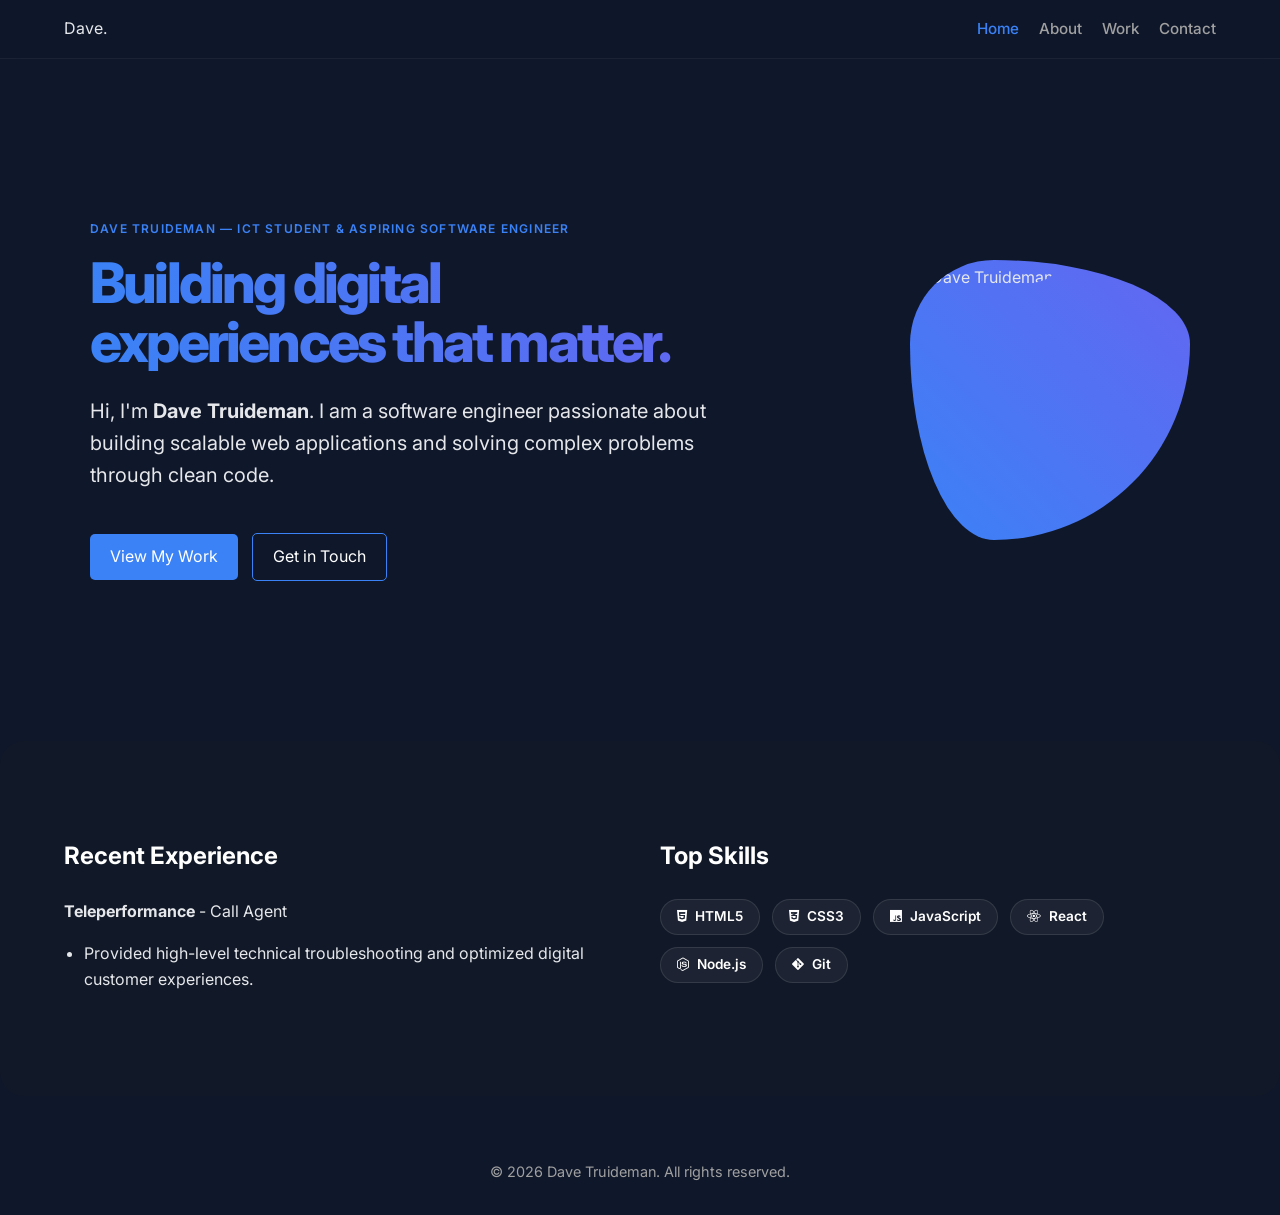
==== index.html @ f02d9a08 "i created portfolio" ====
<!DOCTYPE html>
<html lang="en">
<head>
    <meta charset="UTF-8">
    <meta name="viewport" content="width=device-width, initial-scale=1.0">
    <title>Home | My Portfolio</title>
    <link rel="preconnect" href="https://fonts.googleapis.com">
    <link rel="preconnect" href="https://fonts.gstatic.com" crossorigin>
    <link href="https://fonts.googleapis.com/css2?family=Inter:wght@400;500;600;700&display=swap" rel="stylesheet">
    <link rel="stylesheet" href="https://cdnjs.cloudflare.com/ajax/libs/font-awesome/6.5.1/css/all.min.css">
    <link rel="stylesheet" href="index.css">
</head>
<body>
    <header>
        <nav>
            <div class="logo">Dave<span>.</span></div>
            <ul>
                <li><a href="index.html" class="active">Home</a></li>
                <li><a href="about.html">About</a></li>
                <li><a href="work.html">Work</a></li>
                <li><a href="contact.html">Contact</a></li>
            </ul>
        </nav>
    </header>

    <main>
        <section class="hero container reveal">
            <div class="hero-content">
                <p class="overline">Dave Truideman — ICT Student & Aspiring Software Engineer</p>
                <h1>Building digital experiences that <span class="highlight">matter</span>.</h1>
                <p class="intro">Hi, I'm <strong>Dave Truideman</strong>. I am a software engineer passionate about building scalable web applications and solving complex problems through clean code.</p>
                <div style="margin-top: 2rem;">
                    <a href="work.html" class="btn">View My Work</a>
                    <a href="contact.html" class="btn" style="background: transparent; border: 1px solid var(--primary-color); margin-left: 10px;">Get in Touch</a>
                </div>
            </div>
            <div class="profile-pic">
                <img src="C:\Users\User\AppData\Roaming\Code\User\workspaceStorage\vscode-chat-images\image-1778879606424.jpeg" alt="Dave Truideman">
            </div>
        </section>

        <section class="summary reveal">
            <div class="summary-item">
                <h2>Recent Experience</h2>
                <p><strong>Teleperformance</strong> - Call Agent</p>
                <ul>
                    <li>Provided high-level technical troubleshooting and optimized digital customer experiences.</li>
                </ul>
            </div>
            <div class="summary-item">
                <h2>Top Skills</h2>
                <div class="skills-grid">
                    <span><i class="fab fa-html5"></i> HTML5</span>
                    <span><i class="fab fa-css3-alt"></i> CSS3</span>
                    <span><i class="fab fa-js"></i> JavaScript</span>
                    <span><i class="fab fa-react"></i> React</span>
                    <span><i class="fab fa-node-js"></i> Node.js</span>
                    <span><i class="fab fa-git-alt"></i> Git</span>
                </div>
            </div>
        </section>
    </main>

    <footer>
        <p>&copy; 2026 Dave Truideman. All rights reserved.</p>
    </footer>
    <script src="script.js"></script>
</body>
</html>
---- index.css ----
:root {
    --primary-color: #3b82f6; /* A vibrant dark blue */
    --primary-hover: #2563eb; /* A slightly darker blue for hover states */
    --secondary-color: #6366f1; /* Indigo for gradients */
    --dark-color: #000000; /* Pure black for very dark elements */
    --light-color: #0f172a; /* Background: dark navy */
    --bg-alt: #111827; /* Secondary background */
    --text-color: #e5e7eb; /* Text: light gray/white */
    --heading-color: #ffffff; /* White for headings */
    --card-shadow: 0 20px 25px -5px rgba(0, 0, 0, 0.3), 0 10px 10px -5px rgba(0, 0, 0, 0.04);
    --transition: all 0.3s cubic-bezier(0.4, 0, 0.2, 1);
}

* {
    margin: 0;
    padding: 0;
    box-sizing: border-box;
}

body {
    font-family: 'Inter', system-ui, -apple-system, sans-serif;
    line-height: 1.6;
    color: var(--text-color); /* Light text on dark background */
    background-color: var(--light-color); /* Dark background */
    -webkit-font-smoothing: antialiased;
}

header {
    background: rgba(15, 23, 42, 0.7); /* Navy, semi-transparent header */
    backdrop-filter: blur(12px);
    -webkit-backdrop-filter: blur(12px);
    border-bottom: 1px solid rgba(255, 255, 255, 0.05);
    padding: 1rem 5%;
    position: sticky;
    top: 0;
    z-index: 1000;
}

nav {
    display: flex;
    justify-content: space-between;
    align-items: center;
}

nav ul {
    display: flex;
    list-style: none;
}

nav ul li {
    margin-left: 20px;
}

nav a {
    text-decoration: none;
    color: #a0a0a0; /* Slightly lighter text for nav links */
    font-weight: 500;
    font-size: 0.95rem;
    transition: var(--transition);
}

nav a:hover, nav a.active {
    color: var(--primary-color);
}

.container {
    max-width: 1100px;
    margin: 2rem auto;
    padding: 0 20px;
}

.hero {
    padding: 8rem 0;
    display: flex;
    align-items: center;
    justify-content: space-between;
    gap: 40px;
}

.overline {
    text-transform: uppercase;
    letter-spacing: 0.1em;
    font-weight: 600;
    font-size: 0.75rem;
    color: var(--primary-color);
    margin-bottom: 1rem;
}

.hero-content {
    max-width: 650px;
}

.hero h1 {
    font-size: clamp(2.5rem, 6vw, 3.5rem);
    line-height: 1.05;
    color: var(--heading-color); /* White heading */
    font-weight: 800;
    margin-bottom: 1.5rem;
    letter-spacing: -0.05em;
    background: linear-gradient(to right, var(--primary-color), var(--secondary-color));
    -webkit-background-clip: text;
    -webkit-text-fill-color: transparent;
}

.hero .intro {
    font-size: 1.25rem;
    color: var(--text-color); /* Light text */
}

.profile-pic {
    width: 280px;
    height: 280px;
    border-radius: 30% 70% 70% 30% / 30% 30% 70% 70%;
    background: linear-gradient(45deg, var(--primary-color), var(--secondary-color));
    padding: 5px;
    animation: morph 8s ease-in-out infinite;
    overflow: hidden;
}

.profile-pic img {
    width: 100%;
    height: 100%;
    object-fit: cover;
    border-radius: inherit;
}

@keyframes morph {
    0% { border-radius: 30% 70% 70% 30% / 30% 30% 70% 70%; }
    50% { border-radius: 70% 30% 30% 70% / 70% 70% 30% 30%; }
    100% { border-radius: 30% 70% 70% 30% / 30% 30% 70% 70%; }
}

.highlight {
    color: var(--primary-color);
}

.summary {
    background: var(--bg-alt);
    padding: 6rem 5%; /* Darker background for summary */
    border-radius: 24px;
    display: grid;
    grid-template-columns: 1fr 1fr;
    gap: 40px;
}

.summary-item h2 {
    margin-bottom: 1.5rem;
    color: var(--heading-color); /* White heading */
}

.summary-item ul {
    list-style-type: disc;
    margin-left: 1.25rem;
    margin-top: 1rem;
}

.summary-item li {
    margin-bottom: 0.5rem;
}

.skills-grid {
    display: flex;
    flex-wrap: wrap;
    gap: 12px;
    margin-top: 1rem; 
}

.skills-grid span {
    background: rgba(255, 255, 255, 0.05);
    border: 1px solid rgba(255, 255, 255, 0.1);
    padding: 6px 16px;
    border-radius: 100px;
    font-size: 0.85rem;
    font-weight: 600;
    color: var(--heading-color);
    display: inline-flex;
    align-items: center;
    gap: 8px;
}

.projects-grid {
    display: grid;
    grid-template-columns: repeat(auto-fit, minmax(300px, 1fr));
    gap: 20px;
    margin-top: 2rem;
}

.project-card {
    background: var(--bg-alt);
    border-radius: 16px;
    border: 1px solid rgba(255, 255, 255, 0.05);
    overflow: hidden;
    transition: var(--transition);
}

.project-image {
    width: 100%;
    height: 200px;
    background: #252525;
    position: relative;
    overflow: hidden;
}

.project-info {
    padding: 1.5rem;
}

.project-info h3 {
    margin-bottom: 0.5rem;
    color: var(--heading-color);
}

.project-info ul {
    list-style-type: disc;
    margin-left: 1.25rem;
    margin-top: 0.5rem;
}

.project-info li {
    margin-bottom: 0.25rem;
    font-size: 0.9rem;
}

.project-links {
    display: flex;
    gap: 10px;
    margin-top: 1.5rem;
}

.project-card:hover {
    transform: translateY(-4px); 
    border-color: rgba(59, 130, 246, 0.5);
    box-shadow: var(--card-shadow);
}

.btn {
    display: inline-block;
    background: var(--primary-color);
    color: white;
    padding: 10px 20px;
    text-decoration: none;
    border-radius: 5px;
    margin-top: 10px;
    border: none;
    cursor: pointer;
}

/* Contact Page Layout */
.contact-grid {
    display: grid;
    grid-template-columns: 1fr 1.5fr;
    gap: 60px;
    margin-bottom: 4rem;
}

.contact-item {
    margin-bottom: 2.5rem;
}

.contact-item h3 {
    font-size: 0.85rem;
    text-transform: uppercase;
    letter-spacing: 0.1em;
    color: var(--primary-color);
    margin-bottom: 1rem;
}

.contact-item p, .contact-item a {
    font-size: 1.1rem;
    color: var(--text-color);
    text-decoration: none;
    transition: var(--transition);
    display: block;
    margin-bottom: 0.5rem;
}

.contact-item a:hover {
    color: var(--primary-color);
    padding-left: 5px;
}

.social-links {
    display: flex;
    flex-direction: column;
    gap: 8px;
}

.form-group {
    margin-bottom: 1.5rem;
}

.form-group label {
    display: block;
    font-size: 0.9rem;
    font-weight: 500;
    margin-bottom: 0.5rem;
    color: var(--heading-color);
}

form input, form textarea {
    width: 100%;
    padding: 12px 16px;
    background: var(--bg-alt); /* Match secondary background */
    border: 1px solid #555555; /* Darker border */
    color: var(--text-color); /* Light text in inputs */
    border-radius: 8px;
    font-family: inherit;
    outline: none;
    transition: var(--transition);
}

form input:focus, form textarea:focus {
    border-color: var(--primary-color);
    background: #252525;
}

.form-status {
    margin-top: 1rem;
    font-size: 0.9rem;
    font-weight: 500;
}

.form-status.success {
    color: #10b981;
}

footer {
    text-align: center;
    padding: 2rem;
    margin-top: 2rem;
    font-size: 0.9rem; 
    color: #a0a0a0; /* Lighter grey for footer text */
}

/* Responsive adjustments */
@media (max-width: 768px) {
    nav {
        flex-direction: column;
        gap: 1.5rem;
    }
    nav ul {
        margin-top: 0;
        width: 100%;
        justify-content: center;
        padding: 0;
    }
    nav ul li {
        margin: 0 10px;
    }
    .hero {
        flex-direction: column-reverse;
        text-align: center;
    }
    .contact-grid {
        grid-template-columns: 1fr;
        gap: 40px;
    }
    .summary {
        grid-template-columns: 1fr;
        gap: 30px;
    }
}
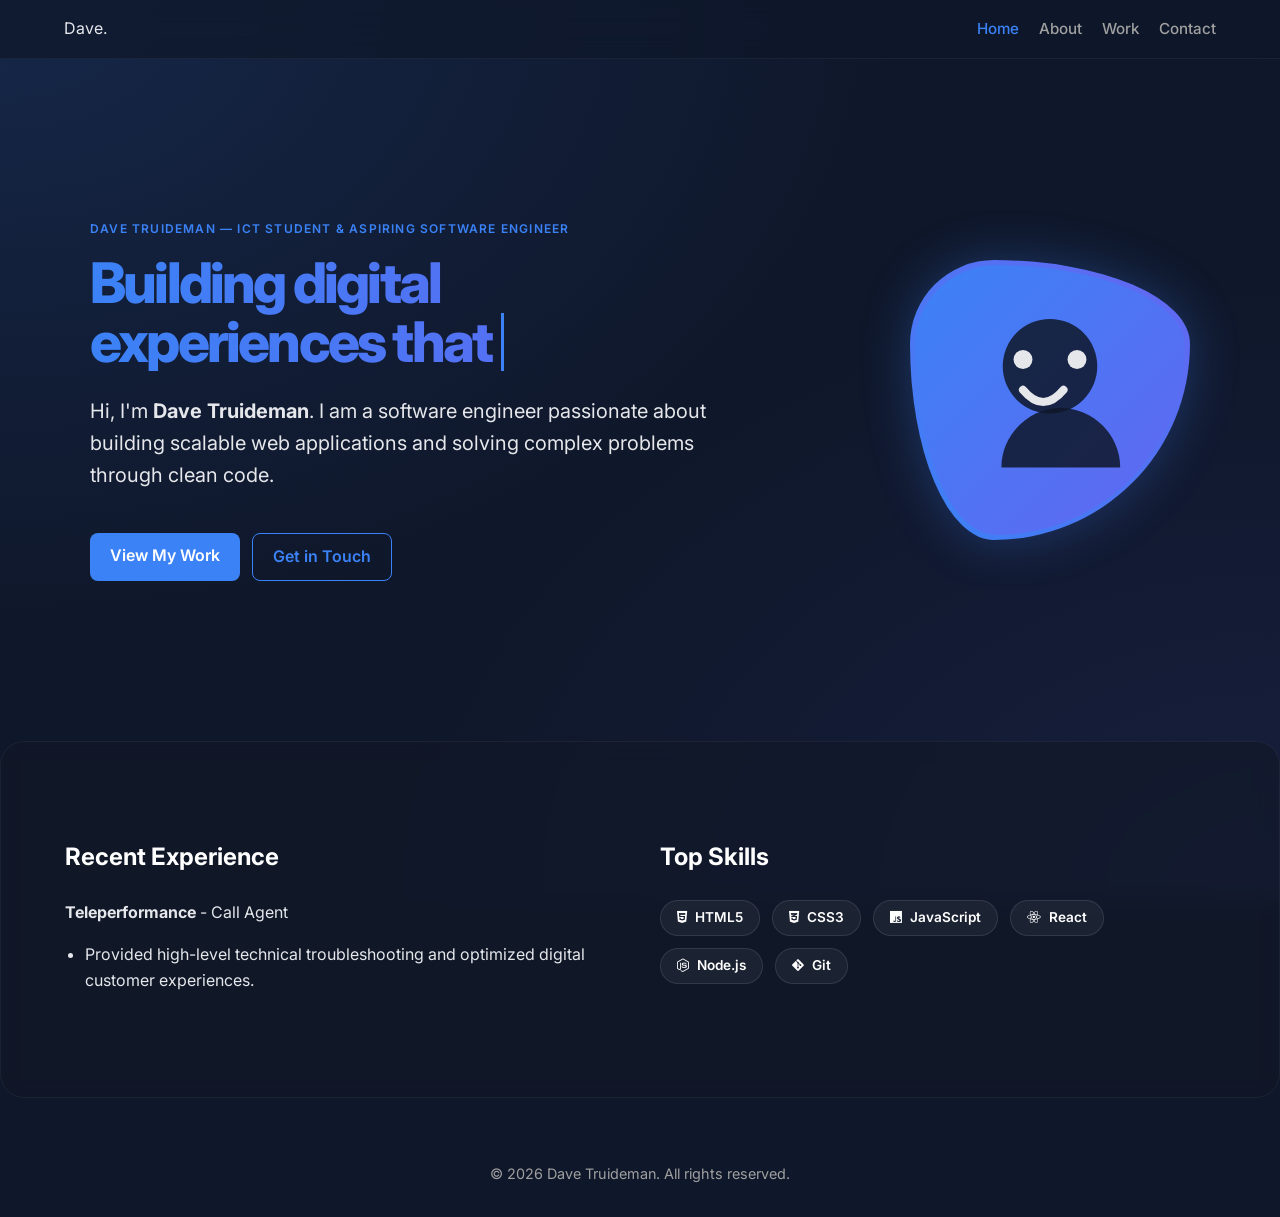
==== commit de548159: "Fix portfolio structure: add css and img folders, update HTML to use css/main.css, remove inline sty" ====
--- a/index.html
+++ b/index.html
@@ -8,7 +8,7 @@
     <link rel="preconnect" href="https://fonts.gstatic.com" crossorigin>
     <link href="https://fonts.googleapis.com/css2?family=Inter:wght@400;500;600;700&display=swap" rel="stylesheet">
     <link rel="stylesheet" href="https://cdnjs.cloudflare.com/ajax/libs/font-awesome/6.5.1/css/all.min.css">
-    <link rel="stylesheet" href="index.css">
+    <link rel="stylesheet" href="css/main.css">
 </head>
 <body>
     <header>
@@ -27,15 +27,15 @@
         <section class="hero container reveal">
             <div class="hero-content">
                 <p class="overline">Dave Truideman — ICT Student & Aspiring Software Engineer</p>
-                <h1>Building digital experiences that <span class="highlight">matter</span>.</h1>
+                <h1>Building digital experiences that <span class="typed-text"></span><span class="cursor">&nbsp;</span></h1>
                 <p class="intro">Hi, I'm <strong>Dave Truideman</strong>. I am a software engineer passionate about building scalable web applications and solving complex problems through clean code.</p>
-                <div style="margin-top: 2rem;">
+                <div class="hero-buttons">
                     <a href="work.html" class="btn">View My Work</a>
-                    <a href="contact.html" class="btn" style="background: transparent; border: 1px solid var(--primary-color); margin-left: 10px;">Get in Touch</a>
+                    <a href="contact.html" class="btn btn-outline">Get in Touch</a>
                 </div>
             </div>
             <div class="profile-pic">
-                <img src="C:\Users\User\AppData\Roaming\Code\User\workspaceStorage\vscode-chat-images\image-1778879606424.jpeg" alt="Dave Truideman">
+                <img src="img/profile.svg" alt="Dave Truideman">
             </div>
         </section>
 
--- a/css/main.css
+++ b/css/main.css
@@ -0,0 +1,461 @@
+:root {
+    --primary-color: #3b82f6;
+    --primary-hover: #2563eb;
+    --secondary-color: #6366f1;
+    --dark-color: #000000;
+    --light-color: #0f172a;
+    --bg-alt: #111827;
+    --text-color: #e5e7eb;
+    --heading-color: #ffffff;
+    --card-shadow: 0 20px 25px -5px rgba(0, 0, 0, 0.3), 0 10px 10px -5px rgba(0, 0, 0, 0.04);
+    --transition: all 0.3s cubic-bezier(0.4, 0, 0.2, 1);
+}
+
+* {
+    margin: 0;
+    padding: 0;
+    box-sizing: border-box;
+}
+
+html {
+    scroll-behavior: smooth;
+}
+
+body {
+    font-family: 'Inter', system-ui, -apple-system, sans-serif;
+    line-height: 1.6;
+    color: var(--text-color);
+    background-color: var(--light-color);
+    background-image:
+        radial-gradient(at 0% 0%, rgba(59, 130, 246, 0.15) 0px, transparent 50%),
+        radial-gradient(at 100% 100%, rgba(99, 102, 241, 0.1) 0px, transparent 50%);
+    background-attachment: fixed;
+    -webkit-font-smoothing: antialiased;
+}
+
+header {
+    background: rgba(15, 23, 42, 0.7);
+    backdrop-filter: blur(12px);
+    -webkit-backdrop-filter: blur(12px);
+    border-bottom: 1px solid rgba(255, 255, 255, 0.05);
+    padding: 1rem 5%;
+    position: sticky;
+    top: 0;
+    z-index: 1000;
+}
+
+nav {
+    display: flex;
+    justify-content: space-between;
+    align-items: center;
+}
+
+nav ul {
+    display: flex;
+    list-style: none;
+}
+
+nav ul li {
+    margin-left: 20px;
+}
+
+nav a {
+    text-decoration: none;
+    color: #a0a0a0;
+    font-weight: 500;
+    font-size: 0.95rem;
+    transition: var(--transition);
+}
+
+nav a:hover, nav a.active {
+    color: var(--primary-color);
+}
+
+.container {
+    max-width: 1100px;
+    margin: 2rem auto;
+    padding: 0 20px;
+}
+
+.hero {
+    padding: 8rem 0;
+    display: flex;
+    align-items: center;
+    justify-content: space-between;
+    gap: 40px;
+}
+
+.overline {
+    text-transform: uppercase;
+    letter-spacing: 0.1em;
+    font-weight: 600;
+    font-size: 0.75rem;
+    color: var(--primary-color);
+    margin-bottom: 1rem;
+}
+
+.hero-content {
+    max-width: 650px;
+}
+
+.hero h1 {
+    font-size: clamp(2.5rem, 6vw, 3.5rem);
+    line-height: 1.05;
+    color: var(--heading-color);
+    font-weight: 800;
+    margin-bottom: 1.5rem;
+    letter-spacing: -0.05em;
+    background: linear-gradient(to right, var(--primary-color), var(--secondary-color));
+    -webkit-background-clip: text;
+    -webkit-text-fill-color: transparent;
+}
+
+.hero h1 span.typed-text {
+    color: var(--primary-color);
+    -webkit-text-fill-color: var(--primary-color);
+}
+
+.cursor {
+    display: inline-block;
+    width: 3px;
+    background-color: var(--primary-color);
+    margin-left: 2px;
+    animation: blink 1s infinite;
+}
+
+@keyframes blink {
+    0%, 100% { opacity: 1; }
+    50% { opacity: 0; }
+}
+
+.hero .intro {
+    font-size: 1.25rem;
+    color: var(--text-color);
+}
+
+.hero-buttons {
+    margin-top: 2rem;
+    display: flex;
+    flex-wrap: wrap;
+    gap: 12px;
+}
+
+.profile-pic {
+    width: 280px;
+    height: 280px;
+    border-radius: 30% 70% 70% 30% / 30% 30% 70% 70%;
+    background: linear-gradient(45deg, var(--primary-color), var(--secondary-color));
+    padding: 5px;
+    animation: morph 8s ease-in-out infinite;
+    overflow: hidden;
+    box-shadow: 0 0 50px rgba(59, 130, 246, 0.3);
+}
+
+.profile-pic img {
+    width: 100%;
+    height: 100%;
+    object-fit: cover;
+    border-radius: inherit;
+}
+
+@keyframes morph {
+    0% { border-radius: 30% 70% 70% 30% / 30% 30% 70% 70%; }
+    50% { border-radius: 70% 30% 30% 70% / 70% 70% 30% 30%; }
+    100% { border-radius: 30% 70% 70% 30% / 30% 30% 70% 70%; }
+}
+
+.highlight {
+    color: var(--primary-color);
+}
+
+.summary {
+    background: rgba(17, 24, 39, 0.6);
+    backdrop-filter: blur(10px);
+    border: 1px solid rgba(255, 255, 255, 0.05);
+    padding: 6rem 5%;
+    border-radius: 24px;
+    display: grid;
+    grid-template-columns: 1fr 1fr;
+    gap: 40px;
+}
+
+.summary-item h2 {
+    margin-bottom: 1.5rem;
+    color: var(--heading-color);
+}
+
+.summary-item ul {
+    list-style-type: disc;
+    margin-left: 1.25rem;
+    margin-top: 1rem;
+}
+
+.summary-item li {
+    margin-bottom: 0.5rem;
+}
+
+.skills-grid {
+    display: flex;
+    flex-wrap: wrap;
+    gap: 12px;
+    margin-top: 1rem;
+}
+
+.skills-grid span {
+    background: rgba(255, 255, 255, 0.05);
+    border: 1px solid rgba(255, 255, 255, 0.1);
+    padding: 6px 16px;
+    border-radius: 100px;
+    font-size: 0.85rem;
+    font-weight: 600;
+    color: var(--heading-color);
+    display: inline-flex;
+    align-items: center;
+    gap: 8px;
+}
+
+.projects-grid {
+    display: grid;
+    grid-template-columns: repeat(auto-fit, minmax(300px, 1fr));
+    gap: 20px;
+    margin-top: 2rem;
+}
+
+.project-card {
+    background: var(--bg-alt);
+    border-radius: 16px;
+    border: 1px solid rgba(255, 255, 255, 0.05);
+    overflow: hidden;
+    transition: var(--transition);
+}
+
+.project-image {
+    width: 100%;
+    height: 250px;
+    background: #252525;
+    position: relative;
+    overflow: hidden;
+}
+
+.project-image img {
+    width: 100%;
+    height: 100%;
+    object-fit: cover;
+}
+
+.project-info {
+    padding: 1.5rem;
+}
+
+.project-info h3 {
+    margin-bottom: 0.5rem;
+    color: var(--heading-color);
+}
+
+.project-info ul {
+    list-style-type: disc;
+    margin-left: 1.25rem;
+    margin-top: 0.5rem;
+}
+
+.project-info li {
+    margin-bottom: 0.25rem;
+    font-size: 0.9rem;
+}
+
+.project-links {
+    display: flex;
+    flex-wrap: wrap;
+    gap: 10px;
+    margin-top: 1.5rem;
+}
+
+.project-card:hover {
+    transform: translateY(-4px);
+    border-color: rgba(59, 130, 246, 0.5);
+    box-shadow: var(--card-shadow);
+}
+
+.btn {
+    display: inline-block;
+    background: var(--primary-color);
+    color: white;
+    padding: 10px 20px;
+    text-decoration: none;
+    border-radius: 8px;
+    margin-top: 10px;
+    border: none;
+    cursor: pointer;
+    font-weight: 600;
+    transition: var(--transition);
+}
+
+.btn-outline {
+    background: transparent;
+    border: 1px solid var(--primary-color);
+    color: var(--primary-color);
+}
+
+.btn-outline:hover {
+    background: rgba(59, 130, 246, 0.12);
+    color: white;
+}
+
+.project-detail {
+    margin-top: 1rem;
+    line-height: 1.7;
+}
+
+.project-details {
+    margin-top: 1rem;
+}
+
+.project-meta {
+    font-size: 0.9rem;
+    margin: 1.5rem 0 0.5rem;
+    color: var(--primary-color);
+    font-weight: 600;
+}
+
+.btn:hover {
+    transform: translateY(-2px);
+    box-shadow: 0 10px 15px -3px rgba(59, 130, 246, 0.4);
+    background: var(--primary-hover);
+}
+
+.reveal {
+    opacity: 0;
+    transform: translateY(30px);
+    transition: all 0.8s ease-out;
+}
+
+.reveal.active {
+    opacity: 1;
+    transform: translateY(0);
+}
+
+.contact-grid {
+    display: grid;
+    grid-template-columns: 1fr 1.5fr;
+    gap: 60px;
+    margin-bottom: 4rem;
+}
+
+.contact-item {
+    margin-bottom: 2.5rem;
+}
+
+.contact-item h3 {
+    font-size: 0.85rem;
+    text-transform: uppercase;
+    letter-spacing: 0.1em;
+    color: var(--primary-color);
+    margin-bottom: 1rem;
+}
+
+.contact-item p, .contact-item a {
+    font-size: 1.1rem;
+    color: var(--text-color);
+    text-decoration: none;
+    transition: var(--transition);
+    display: block;
+    margin-bottom: 0.5rem;
+}
+
+.contact-item a:hover {
+    color: var(--primary-color);
+    padding-left: 5px;
+}
+
+.social-links {
+    display: flex;
+    flex-direction: column;
+    gap: 8px;
+}
+
+.form-group {
+    margin-bottom: 1.5rem;
+}
+
+.form-group label {
+    display: block;
+    font-size: 0.9rem;
+    font-weight: 500;
+    margin-bottom: 0.5rem;
+    color: var(--heading-color);
+}
+
+form input, form textarea {
+    width: 100%;
+    padding: 12px 16px;
+    background: var(--bg-alt);
+    border: 1px solid #555555;
+    color: var(--text-color);
+    border-radius: 8px;
+    font-family: inherit;
+    outline: none;
+    transition: var(--transition);
+}
+
+form input:focus, form textarea:focus {
+    border-color: var(--primary-color);
+    background: #252525;
+}
+
+.form-status {
+    margin-top: 1rem;
+    font-size: 0.9rem;
+    font-weight: 500;
+}
+
+.form-status.success {
+    color: #10b981;
+}
+
+footer {
+    text-align: center;
+    padding: 2rem;
+    margin-top: 2rem;
+    font-size: 0.9rem;
+    color: #a0a0a0;
+}
+
+.section-spacing {
+    margin-top: 2.5rem;
+}
+
+.spaced-text {
+    margin-top: 1rem;
+}
+
+@media (max-width: 768px) {
+    nav {
+        flex-direction: column;
+        gap: 1.5rem;
+    }
+    nav ul {
+        margin-top: 0;
+        width: 100%;
+        justify-content: center;
+        padding: 0;
+    }
+    nav ul li {
+        margin: 0 10px;
+    }
+    .hero {
+        flex-direction: column-reverse;
+        text-align: center;
+    }
+    .hero .hero-content,
+    .hero-buttons {
+        width: 100%;
+    }
+    .contact-grid {
+        grid-template-columns: 1fr;
+        gap: 40px;
+    }
+    .summary {
+        grid-template-columns: 1fr;
+        gap: 30px;
+    }
+}
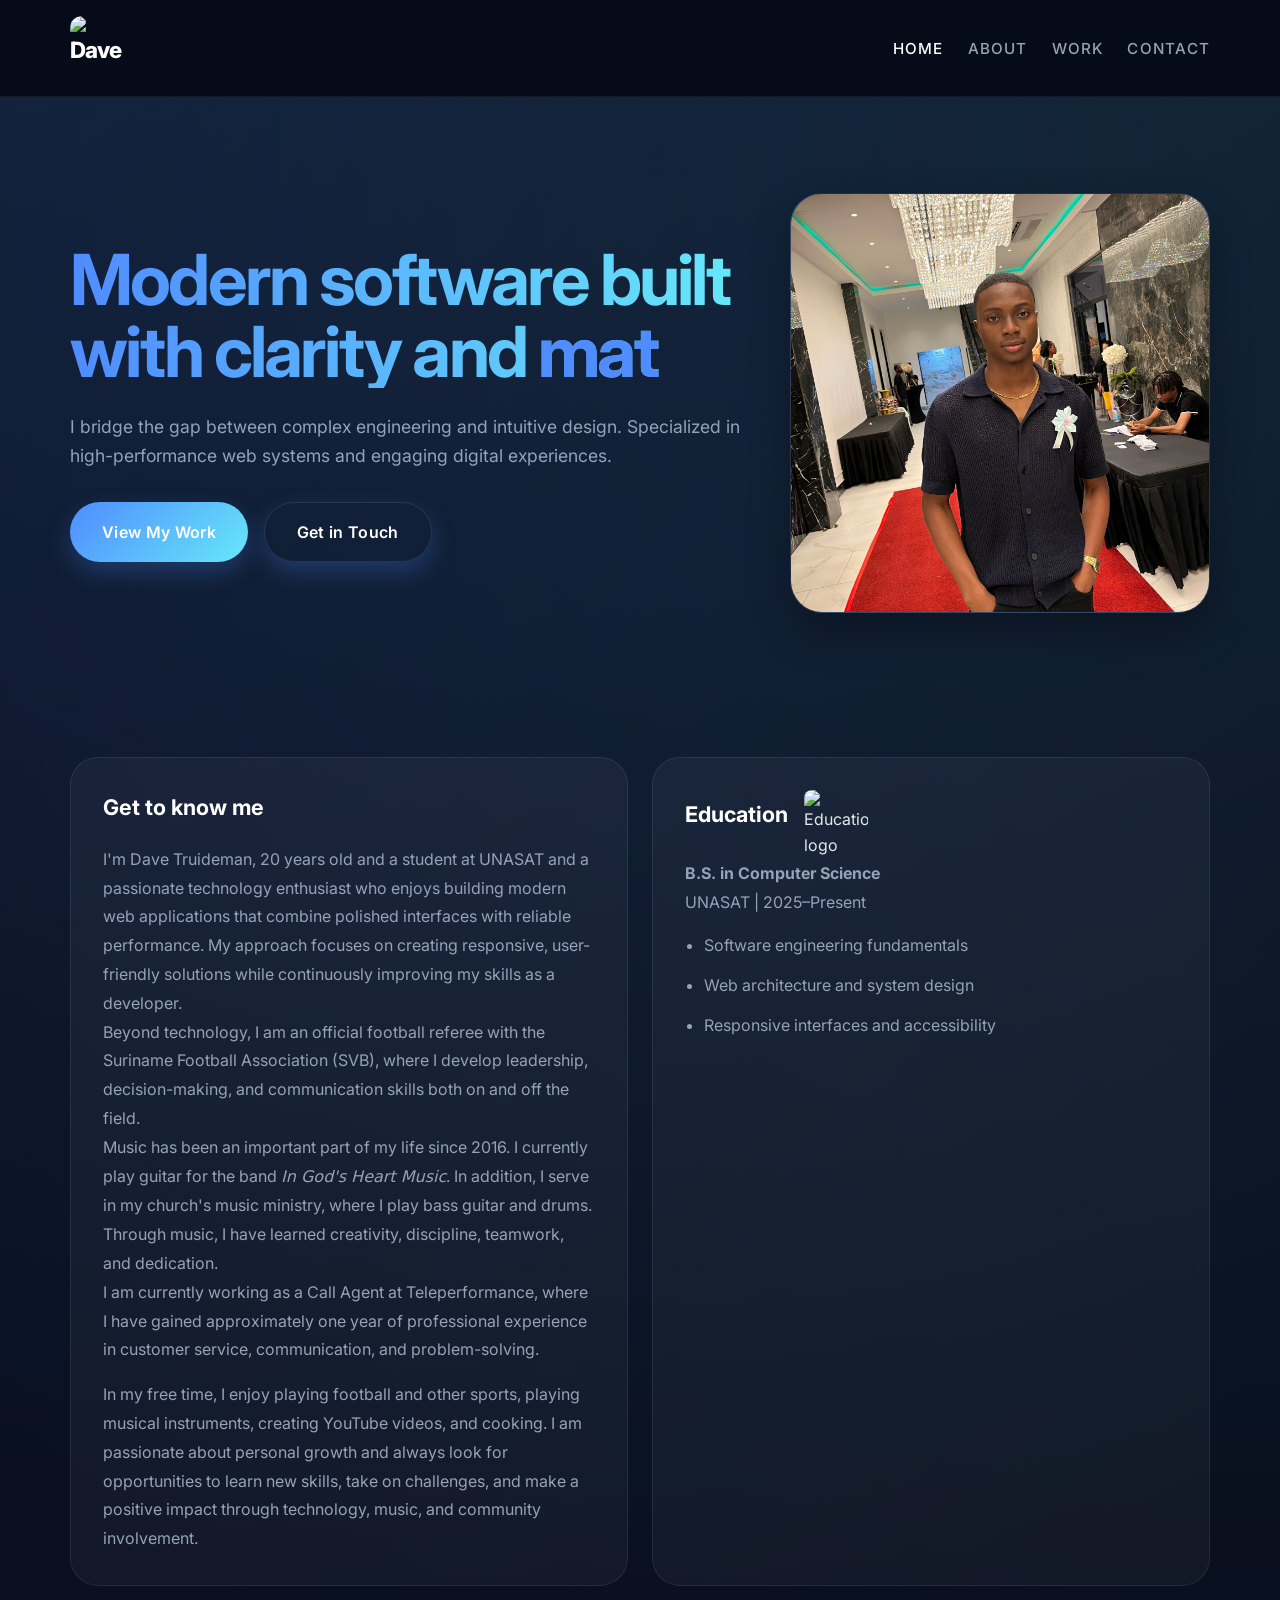
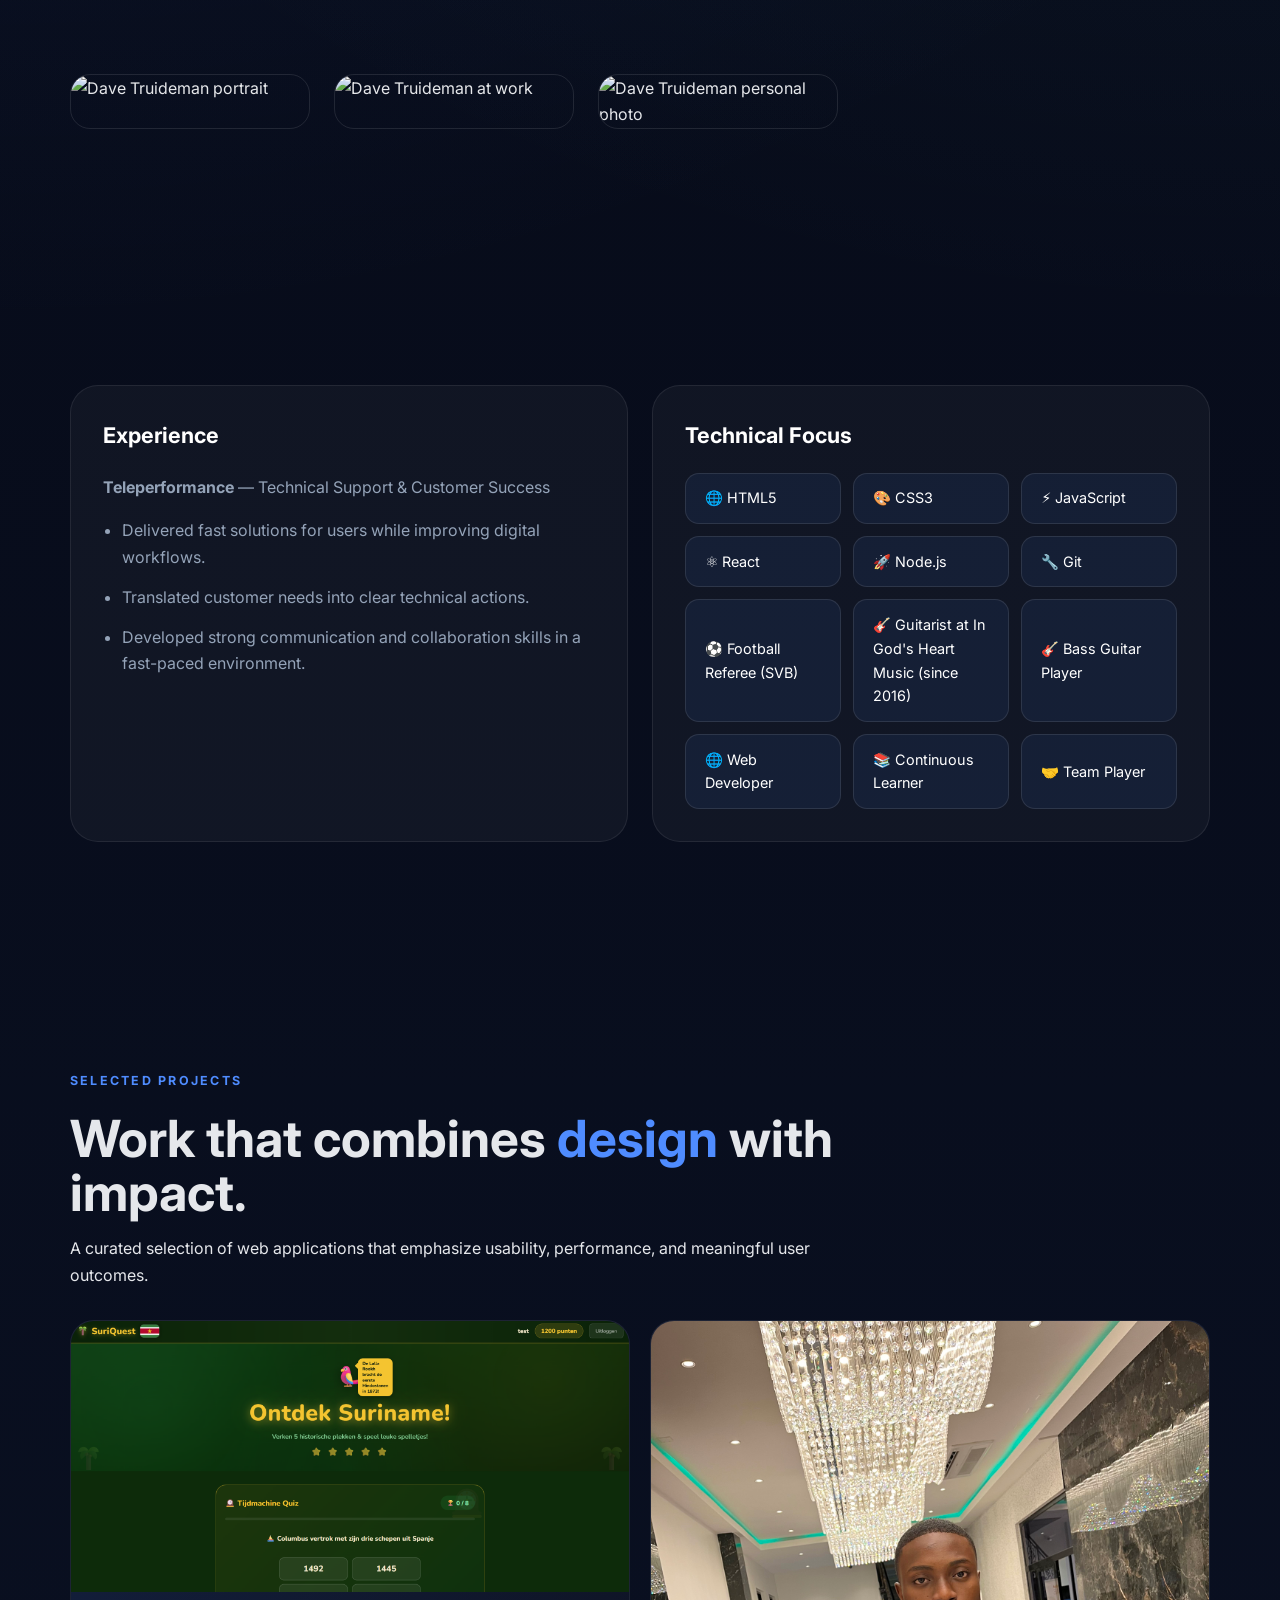
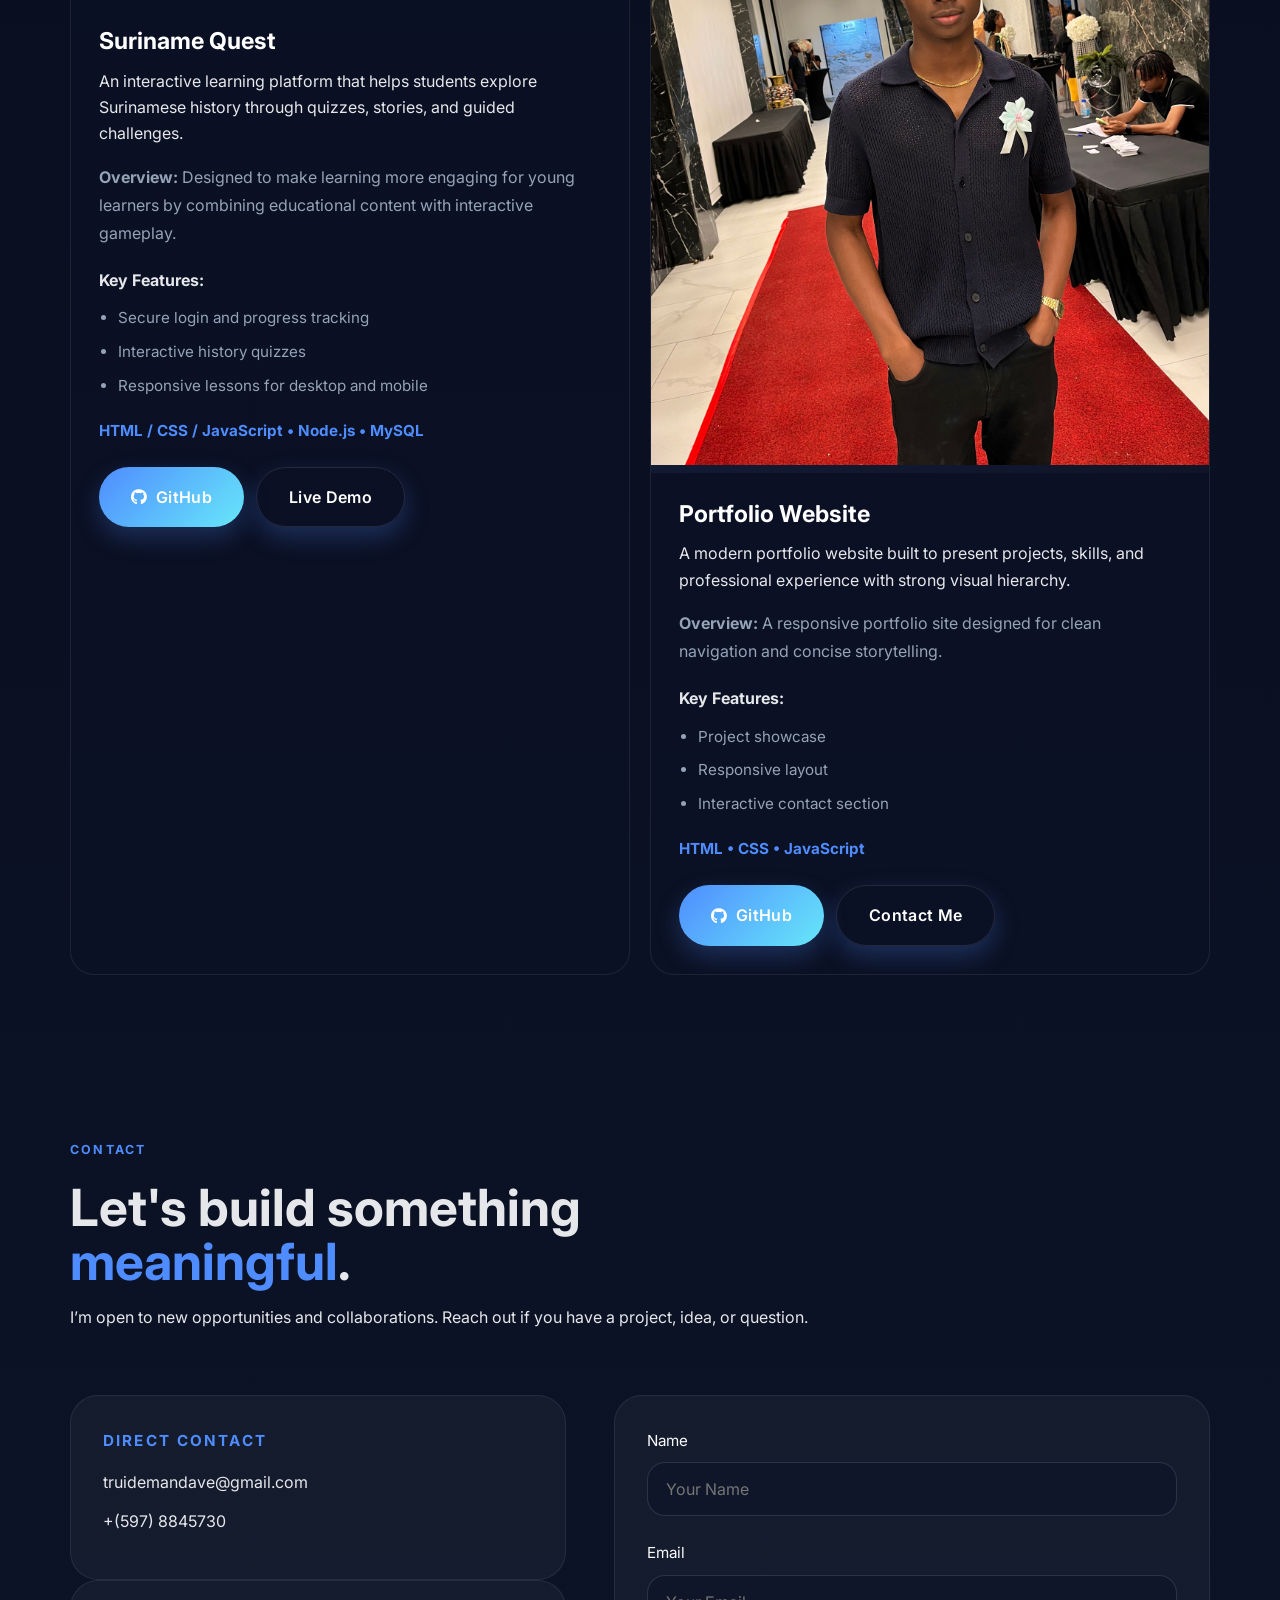
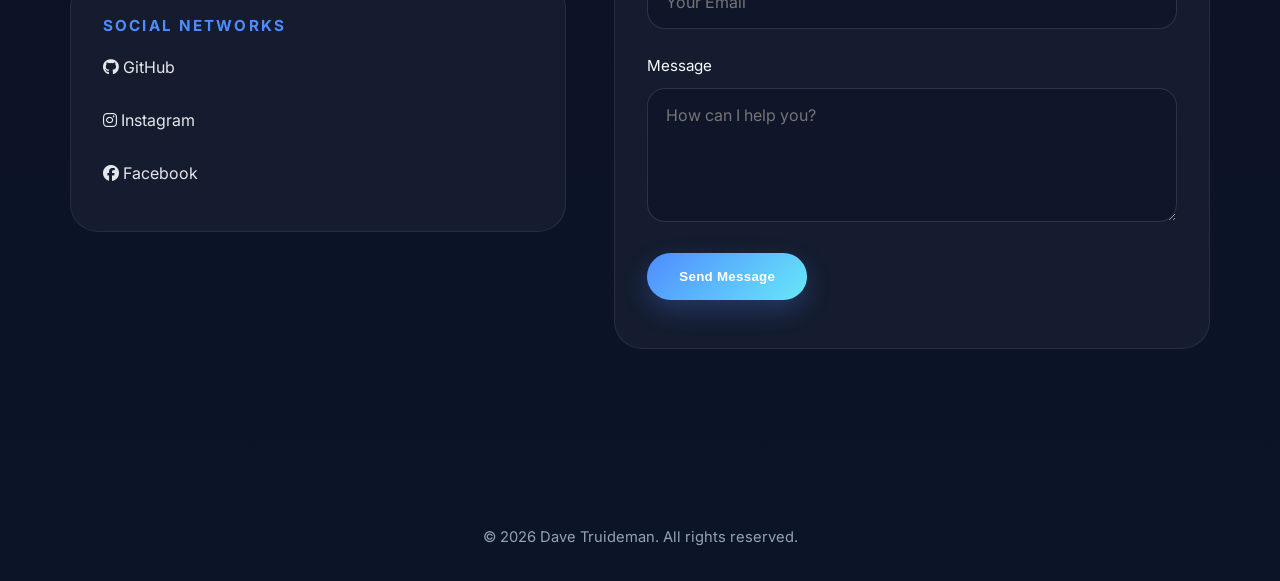
==== commit 0ceaaa2d: "Update portfolio with UNASAT branding, extended About bio, and homepage changes" ====
--- a/index.html
+++ b/index.html
@@ -3,7 +3,15 @@
 <head>
     <meta charset="UTF-8">
     <meta name="viewport" content="width=device-width, initial-scale=1.0">
-    <title>Home | My Portfolio</title>
+    <title>Dave Truideman | Software Developer Portfolio</title>
+    <meta name="description" content="Portfolio of Dave Truideman, a Computer Science student and developer specializing in building polished, reliable web applications.">
+    <meta name="keywords" content="Dave Truideman, Software Developer, Portfolio, UNASAT, Web Development, Suriname">
+    
+    <!-- Open Graph / Social Media -->
+    <meta property="og:type" content="website">
+    <meta property="og:title" content="Dave Truideman | Software Developer">
+    <meta property="og:description" content="Exploring the intersection of design and impact through modern web software.">
+
     <link rel="preconnect" href="https://fonts.googleapis.com">
     <link rel="preconnect" href="https://fonts.gstatic.com" crossorigin>
     <link href="https://fonts.googleapis.com/css2?family=Inter:wght@400;500;600;700&display=swap" rel="stylesheet">
@@ -13,53 +21,192 @@
 <body>
     <header>
         <nav>
-            <div class="logo">Dave<span>.</span></div>
+            <div class="logo"><img src="https://peopleincontrol.net/images/IMG_1360.png?1726752848000" alt="Dave logo" class="logo-img"></div>
             <ul>
-                <li><a href="index.html" class="active">Home</a></li>
-                <li><a href="about.html">About</a></li>
-                <li><a href="work.html">Work</a></li>
-                <li><a href="contact.html">Contact</a></li>
+                <li><a href="#home" class="active">Home</a></li>
+                <li><a href="#about">About</a></li>
+                <li><a href="#work">Work</a></li>
+                <li><a href="#contact">Contact</a></li>
             </ul>
         </nav>
     </header>
 
     <main>
-        <section class="hero container reveal">
+        <section class="hero container reveal" id="home">
             <div class="hero-content">
-                <p class="overline">Dave Truideman — ICT Student & Aspiring Software Engineer</p>
-                <h1>Building digital experiences that <span class="typed-text"></span><span class="cursor">&nbsp;</span></h1>
-                <p class="intro">Hi, I'm <strong>Dave Truideman</strong>. I am a software engineer passionate about building scalable web applications and solving complex problems through clean code.</p>
+                
+                <h1>Modern software built with <span class="highlight">clarity</span> and <span class="typed-text"></span><span class="cursor">&nbsp;</span></h1>
+                <p class="intro">I bridge the gap between complex engineering and intuitive design. Specialized in high-performance web systems and engaging digital experiences.</p>
                 <div class="hero-buttons">
-                    <a href="work.html" class="btn">View My Work</a>
-                    <a href="contact.html" class="btn btn-outline">Get in Touch</a>
+                    <a href="#work" class="btn">View My Work</a>
+                    <a href="#contact" class="btn btn-outline">Get in Touch</a>
                 </div>
             </div>
             <div class="profile-pic">
-                <img src="img/profile.svg" alt="Dave Truideman">
-            </div>
-        </section>
-
-        <section class="summary reveal">
-            <div class="summary-item">
-                <h2>Recent Experience</h2>
-                <p><strong>Teleperformance</strong> - Call Agent</p>
+                <img src="img/portfolio-photo.jpeg" alt="Professional portrait of Dave Truideman">
+            </div>
+        </section>
+
+        <section class="summary container" id="about">
+            <div class="summary-item">
+                <h2>Get to know me</h2>
+                <p>I'm Dave Truideman, 20 years old and a student at UNASAT and a passionate technology enthusiast who enjoys building modern web applications that combine polished interfaces with reliable performance. My approach focuses on creating responsive, user-friendly solutions while continuously improving my skills as a developer.</p>
+                <p>Beyond technology, I am an official football referee with the Suriname Football Association (SVB), where I develop leadership, decision-making, and communication skills both on and off the field.</p>
+                <p>Music has been an important part of my life since 2016. I currently play guitar for the band <em>In God's Heart Music</em>. In addition, I serve in my church's music ministry, where I play bass guitar and drums. Through music, I have learned creativity, discipline, teamwork, and dedication.</p>
+                <p>I am currently working as a Call Agent at Teleperformance, where I have gained approximately one year of professional experience in customer service, communication, and problem-solving.</p>
+                <p class="spaced-text">In my free time, I enjoy playing football and other sports, playing musical instruments, creating YouTube videos, and cooking. I am passionate about personal growth and always look for opportunities to learn new skills, take on challenges, and make a positive impact through technology, music, and community involvement.</p>
+            </div>
+            <div class="summary-item">
+                <div class="education-header">
+                    <h2>Education</h2>
+                    <img src="https://peopleincontrol.net/images/IMG_1360.png?1726752848000" alt="Education logo" class="education-logo">
+                </div>
+                <p><strong>B.S. in Computer Science</strong></p>
+                <p>UNASAT | 2025–Present</p>
                 <ul>
-                    <li>Provided high-level technical troubleshooting and optimized digital customer experiences.</li>
+                    <li>Software engineering fundamentals</li>
+                    <li>Web architecture and system design</li>
+                    <li>Responsive interfaces and accessibility</li>
                 </ul>
             </div>
-            <div class="summary-item">
-                <h2>Top Skills</h2>
+            <div class="image-row">
+                <img src="C:/Users/User/Downloads/IMG_1241.JPG" alt="Dave Truideman portrait" class="full-visible-img">
+                <img src="C:/Users/User/Downloads/IMG_1293.jpg" alt="Dave Truideman at work" class="full-visible-img">
+                <img src="C:/Users/User/Downloads/45e84406-ded8-43eb-a992-92999ee95d78.JPG" alt="Dave Truideman personal photo" class="full-visible-img">
+            </div>
+        </section>
+
+        <section class="summary container reveal">
+            <div class="summary-item">
+                <h2>Experience</h2>
+                <p><strong>Teleperformance</strong> — Technical Support & Customer Success</p>
+                <ul>
+                    <li>Delivered fast solutions for users while improving digital workflows.</li>
+                    <li>Translated customer needs into clear technical actions.</li>
+                    <li>Developed strong communication and collaboration skills in a fast-paced environment.</li>
+                </ul>
+            </div>
+            <div class="summary-item">
+                <h2>Technical Focus</h2>
                 <div class="skills-grid">
-                    <span><i class="fab fa-html5"></i> HTML5</span>
-                    <span><i class="fab fa-css3-alt"></i> CSS3</span>
-                    <span><i class="fab fa-js"></i> JavaScript</span>
-                    <span><i class="fab fa-react"></i> React</span>
-                    <span><i class="fab fa-node-js"></i> Node.js</span>
-                    <span><i class="fab fa-git-alt"></i> Git</span>
+                    <span>🌐 HTML5</span>
+                    <span>🎨 CSS3</span>
+                    <span>⚡ JavaScript</span>
+                    <span>⚛️ React</span>
+                    <span>🚀 Node.js</span>
+                    <span>🔧 Git</span>
+                    <span>⚽ Football Referee (SVB)</span>
+                    <span>🎸 Guitarist at In God's Heart Music (since 2016)</span>
+                    <span>🎸 Bass Guitar Player</span>
+                    <span>🌐 Web Developer</span>
+                    <span>📚 Continuous Learner</span>
+                    <span>🤝 Team Player</span>
+                </div>
+            </div>
+        </section>
+
+        <section class="projects-section reveal container" id="work">
+            <div class="section-heading">
+                <p class="overline">Selected Projects</p>
+                <h2>Work that combines <span class="highlight">design</span> with impact.</h2>
+                <p class="intro">A curated selection of web applications that emphasize usability, performance, and meaningful user outcomes.</p>
+            </div>
+            <div class="projects-grid">
+                <div class="project-card">
+                    <div class="project-image">
+                        <img src="img/suriname-quest.png" alt="Suriname Quest screenshot">
+                    </div>
+                    <div class="project-info">
+                        <h3>Suriname Quest</h3>
+                        <p>An interactive learning platform that helps students explore Surinamese history through quizzes, stories, and guided challenges.</p>
+                        <p class="project-detail"><strong>Overview:</strong> Designed to make learning more engaging for young learners by combining educational content with interactive gameplay.</p>
+                        <div class="project-details">
+                            <strong>Key Features:</strong>
+                            <ul>
+                                <li>Secure login and progress tracking</li>
+                                <li>Interactive history quizzes</li>
+                                <li>Responsive lessons for desktop and mobile</li>
+                            </ul>
+                        </div>
+                        <p class="project-meta">HTML / CSS / JavaScript • Node.js • MySQL</p>
+                        <div class="project-links">
+                            <a href="https://github.com/surtec/suriname-quest" class="btn"><i class="fab fa-github"></i> GitHub</a>
+                            <a href="http://localhost:3001/" class="btn btn-outline">Live Demo</a>
+                        </div>
+                    </div>
+                </div>
+                <div class="project-card">
+                    <div class="project-image">
+                        <img src="img/portfolio-photo.jpeg" alt="Developer Portfolio Screenshot">
+                    </div>
+                    <div class="project-info">
+                        <h3>Portfolio Website</h3>
+                        <p>A modern portfolio website built to present projects, skills, and professional experience with strong visual hierarchy.</p>
+                        <p class="project-detail"><strong>Overview:</strong> A responsive portfolio site designed for clean navigation and concise storytelling.</p>
+                        <div class="project-details">
+                            <strong>Key Features:</strong>
+                            <ul>
+                                <li>Project showcase</li>
+                                <li>Responsive layout</li>
+                                <li>Interactive contact section</li>
+                            </ul>
+                        </div>
+                        <p class="project-meta">HTML • CSS • JavaScript</p>
+                        <div class="project-links">
+                            <a href="https://github.com/DaveGit-creator/portfolio" class="btn"><i class="fab fa-github"></i> GitHub</a>
+                            <a href="#contact" class="btn btn-outline">Contact Me</a>
+                        </div>
+                    </div>
+                </div>
+            </div>
+        </section>
+
+        <section class="contact-section reveal container" id="contact">
+            <div class="section-heading">
+                <p class="overline">Contact</p>
+                <h2>Let's build something <span class="highlight">meaningful</span>.</h2>
+                <p class="intro">I’m open to new opportunities and collaborations. Reach out if you have a project, idea, or question.</p>
+            </div>
+            <div class="contact-grid">
+                <div class="contact-details">
+                    <div class="contact-item">
+                        <h3>Direct Contact</h3>
+                        <p><a href="mailto:truidemandave@gmail.com">truidemandave@gmail.com</a></p>
+                        <p><a href="tel:+5978845730">+(597) 8845730</a></p>
+                    </div>
+                    <div class="contact-item">
+                        <h3>Social Networks</h3>
+                        <div class="social-links">
+                            <a href="https://github.com/DaveGit-creator" target="_blank"><i class="fab fa-github"></i> GitHub</a>
+                            <a href="https://instagram.com/_dave._28" target="_blank"><i class="fab fa-instagram"></i> Instagram</a>
+                            <a href="https://facebook.com/davetruideman" target="_blank"><i class="fab fa-facebook"></i> Facebook</a>
+                        </div>
+                    </div>
+                </div>
+
+                <div class="contact-form-wrapper">
+                    <form id="contactForm">
+                        <div class="form-group">
+                            <label for="name">Name</label>
+                            <input type="text" id="name" name="name" placeholder="Your Name" required>
+                        </div>
+                        <div class="form-group">
+                            <label for="email">Email</label>
+                            <input type="email" id="email" name="email" placeholder="Your Email" required>
+                        </div>
+                        <div class="form-group">
+                            <label for="message">Message</label>
+                            <textarea id="message" name="message" rows="5" placeholder="How can I help you?" required></textarea>
+                        </div>
+                        <button type="submit" class="btn">Send Message</button>
+                        <div id="formStatus" class="form-status"></div>
+                    </form>
                 </div>
             </div>
         </section>
     </main>
+
+    <button id="backToTop" class="back-to-top" aria-label="Back to top"><i class="fas fa-arrow-up"></i></button>
 
     <footer>
         <p>&copy; 2026 Dave Truideman. All rights reserved.</p>
--- a/css/main.css
+++ b/css/main.css
@@ -1,14 +1,16 @@
 :root {
-    --primary-color: #3b82f6;
-    --primary-hover: #2563eb;
-    --secondary-color: #6366f1;
-    --dark-color: #000000;
-    --light-color: #0f172a;
-    --bg-alt: #111827;
+    --bg: #050814;
+    --surface: rgba(12, 18, 38, 0.7);
+    --surface-soft: rgba(79, 140, 255, 0.08);
+    --primary-color: #4f8cff;
+    --primary-hover: #3b6cd6;
+    --secondary-color: #67e8f9;
     --text-color: #e5e7eb;
     --heading-color: #ffffff;
-    --card-shadow: 0 20px 25px -5px rgba(0, 0, 0, 0.3), 0 10px 10px -5px rgba(0, 0, 0, 0.04);
-    --transition: all 0.3s cubic-bezier(0.4, 0, 0.2, 1);
+    --muted-color: #94a3b8;
+    --border-color: rgba(255, 255, 255, 0.1);
+    --card-shadow: 0 20px 40px rgba(0, 0, 0, 0.3);
+    --transition: all 0.4s cubic-bezier(0.23, 1, 0.32, 1);
 }
 
 * {
@@ -21,91 +23,157 @@
     scroll-behavior: smooth;
 }
 
+section {
+    padding: 5rem 0;
+}
+
+.section-heading {
+    max-width: 780px;
+    margin-bottom: 2rem;
+}
+
+.section-heading h2 {
+    font-size: clamp(2.5rem, 4vw, 3.4rem);
+    line-height: 1.06;
+    margin-bottom: 1rem;
+}
+
+.highlight {
+    color: var(--primary-color);
+}
+
+/* Custom Scrollbar for Professional Feel */
+::-webkit-scrollbar {
+    width: 10px;
+}
+::-webkit-scrollbar-track {
+    background: var(--bg);
+}
+::-webkit-scrollbar-thumb {
+    background: linear-gradient(to bottom, var(--primary-color), var(--secondary-color));
+    border-radius: 5px;
+    border: 2px solid var(--bg);
+}
+
 body {
     font-family: 'Inter', system-ui, -apple-system, sans-serif;
-    line-height: 1.6;
+    line-height: 1.65;
     color: var(--text-color);
-    background-color: var(--light-color);
-    background-image:
-        radial-gradient(at 0% 0%, rgba(59, 130, 246, 0.15) 0px, transparent 50%),
-        radial-gradient(at 100% 100%, rgba(99, 102, 241, 0.1) 0px, transparent 50%);
-    background-attachment: fixed;
+    background: radial-gradient(circle at 0% 0%, rgba(79, 140, 255, 0.15), transparent 35%),
+        radial-gradient(circle at 100% 0%, rgba(103, 232, 249, 0.1), transparent 35%),
+        linear-gradient(180deg, #050814 0%, #0c1428 100%);
+    min-height: 100vh;
     -webkit-font-smoothing: antialiased;
 }
 
+::selection {
+    background: rgba(79, 140, 255, 0.24);
+    color: #ffffff;
+}
+
 header {
-    background: rgba(15, 23, 42, 0.7);
-    backdrop-filter: blur(12px);
-    -webkit-backdrop-filter: blur(12px);
-    border-bottom: 1px solid rgba(255, 255, 255, 0.05);
-    padding: 1rem 5%;
     position: sticky;
     top: 0;
     z-index: 1000;
+    background: rgba(5, 8, 22, 0.88);
+    border-bottom: 1px solid rgba(255, 255, 255, 0.06);
+    backdrop-filter: blur(14px);
+    -webkit-backdrop-filter: blur(14px);
+    padding: 1rem 5%;
 }
 
 nav {
-    display: flex;
+    max-width: 1140px;
+    margin: 0 auto;
+    display: flex;
+    align-items: center;
     justify-content: space-between;
+    gap: 1rem;
+}
+
+.logo {
+    font-size: 1.4rem;
+    font-weight: 800;
+    letter-spacing: -0.04em;
+    color: #ffffff;
+}
+
+.logo span {
+    color: var(--primary-color);
+}
+
+/* logo image sizing */
+.logo img,
+.logo .logo-img {
+    width: 64px;
+    height: 64px;
+    object-fit: contain;
+    display: inline-block;
+    vertical-align: middle;
+    border-radius: 12px;
+    transition: var(--transition);
+}
+
+.logo img:hover {
+    transform: rotate(-5deg) scale(1.1);
+}
+
+nav ul {
+    display: flex;
+    flex-wrap: wrap;
+    gap: 1.5rem;
+    list-style: none;
     align-items: center;
-}
-
-nav ul {
-    display: flex;
-    list-style: none;
-}
-
-nav ul li {
-    margin-left: 20px;
 }
 
 nav a {
     text-decoration: none;
-    color: #a0a0a0;
+    color: var(--muted-color);
     font-weight: 500;
     font-size: 0.95rem;
-    transition: var(--transition);
-}
-
-nav a:hover, nav a.active {
+    text-transform: uppercase;
+    letter-spacing: 0.08em;
+    transition: var(--transition);
+}
+
+nav a:hover,
+nav a.active {
+    color: #ffffff;
+}
+
+.container {
+    width: min(1140px, calc(100% - 40px));
+    margin: 0 auto;
+}
+
+.hero {
+    display: grid;
+    grid-template-columns: minmax(0, 1.15fr) 420px;
+    align-items: center;
+    gap: 3rem;
+    padding: 6rem 0 4rem;
+}
+
+.overline {
+    display: inline-flex;
+    text-transform: uppercase;
+    letter-spacing: 0.18em;
+    font-weight: 700;
+    font-size: 0.78rem;
     color: var(--primary-color);
-}
-
-.container {
-    max-width: 1100px;
-    margin: 2rem auto;
-    padding: 0 20px;
-}
-
-.hero {
-    padding: 8rem 0;
-    display: flex;
-    align-items: center;
-    justify-content: space-between;
-    gap: 40px;
-}
-
-.overline {
-    text-transform: uppercase;
-    letter-spacing: 0.1em;
-    font-weight: 600;
-    font-size: 0.75rem;
-    color: var(--primary-color);
-    margin-bottom: 1rem;
+    margin-bottom: 1.2rem;
 }
 
 .hero-content {
-    max-width: 650px;
+    max-width: 700px;
 }
 
 .hero h1 {
-    font-size: clamp(2.5rem, 6vw, 3.5rem);
-    line-height: 1.05;
-    color: var(--heading-color);
-    font-weight: 800;
+    font-size: clamp(3rem, 5.5vw, 4.4rem);
+    line-height: 1.02;
+    letter-spacing: -0.04em;
     margin-bottom: 1.5rem;
-    letter-spacing: -0.05em;
-    background: linear-gradient(to right, var(--primary-color), var(--secondary-color));
+    background: linear-gradient(90deg, var(--primary-color), var(--secondary-color));
     -webkit-background-clip: text;
     -webkit-text-fill-color: transparent;
 }
@@ -115,103 +183,182 @@
     -webkit-text-fill-color: var(--primary-color);
 }
 
-.cursor {
-    display: inline-block;
-    width: 3px;
-    background-color: var(--primary-color);
-    margin-left: 2px;
-    animation: blink 1s infinite;
-}
-
-@keyframes blink {
-    0%, 100% { opacity: 1; }
-    50% { opacity: 0; }
-}
-
 .hero .intro {
-    font-size: 1.25rem;
-    color: var(--text-color);
+    font-size: 1.1rem;
+    color: var(--muted-color);
+    max-width: 720px;
 }
 
 .hero-buttons {
     margin-top: 2rem;
     display: flex;
     flex-wrap: wrap;
-    gap: 12px;
+    gap: 1rem;
+}
+
+.btn {
+    display: inline-flex;
+    align-items: center;
+    justify-content: center;
+    gap: 0.55rem;
+    padding: 1rem 2rem;
+    border-radius: 999px;
+    border: none;
+    cursor: pointer;
+    text-decoration: none;
+    color: #ffffff;
+    background: linear-gradient(135deg, var(--primary-color), var(--secondary-color));
+    font-weight: 600;
+    letter-spacing: 0.02em;
+    transition: var(--transition);
+    box-shadow: 0 10px 25px rgba(79, 140, 255, 0.25);
+}
+
+.btn:hover {
+    transform: translateY(-3px);
+    box-shadow: 0 15px 35px rgba(79, 140, 255, 0.35);
+    filter: brightness(1.1);
+}
+
+.btn-outline {
+    background: transparent;
+    border: 1px solid var(--border-color);
+    color: #ffffff;
+}
+
+.btn-outline:hover {
+    background: var(--surface-soft);
+    border-color: var(--primary-color);
 }
 
 .profile-pic {
-    width: 280px;
-    height: 280px;
-    border-radius: 30% 70% 70% 30% / 30% 30% 70% 70%;
-    background: linear-gradient(45deg, var(--primary-color), var(--secondary-color));
-    padding: 5px;
-    animation: morph 8s ease-in-out infinite;
+    width: 100%;
+    aspect-ratio: 1 / 1;
+    min-height: 420px;
+    border-radius: 32px;
     overflow: hidden;
-    box-shadow: 0 0 50px rgba(59, 130, 246, 0.3);
+    border: 1px solid rgba(255, 255, 255, 0.12);
+    background: linear-gradient(180deg, rgba(79, 140, 255, 0.16), rgba(7, 12, 28, 0.82));
+    box-shadow: var(--card-shadow);
 }
 
 .profile-pic img {
     width: 100%;
     height: 100%;
     object-fit: cover;
-    border-radius: inherit;
-}
-
-@keyframes morph {
-    0% { border-radius: 30% 70% 70% 30% / 30% 30% 70% 70%; }
-    50% { border-radius: 70% 30% 30% 70% / 70% 70% 30% 30%; }
-    100% { border-radius: 30% 70% 70% 30% / 30% 30% 70% 70%; }
-}
-
-.highlight {
-    color: var(--primary-color);
+    display: block;
 }
 
 .summary {
-    background: rgba(17, 24, 39, 0.6);
-    backdrop-filter: blur(10px);
-    border: 1px solid rgba(255, 255, 255, 0.05);
-    padding: 6rem 5%;
-    border-radius: 24px;
     display: grid;
-    grid-template-columns: 1fr 1fr;
-    gap: 40px;
+    grid-template-columns: repeat(2, minmax(0, 1fr));
+    gap: 1.5rem;
+    margin-bottom: 4rem;
+}
+
+.summary-item {
+    background: rgba(255, 255, 255, 0.04);
+    border: 1px solid rgba(255, 255, 255, 0.08);
+    border-radius: 28px;
+    padding: 2rem;
+}
+
+/* Education header with logo */
+.education-header {
+    display: flex;
+    align-items: center;
+    gap: 1rem;
+}
+
+.education-header h2 {
+    margin: 0;
+}
+
+.education-logo {
+    width: 64px;
+    height: auto;
+    border-radius: 8px;
+    object-fit: contain;
 }
 
 .summary-item h2 {
-    margin-bottom: 1.5rem;
-    color: var(--heading-color);
+    margin-bottom: 1.2rem;
+    color: #ffffff;
+    font-size: 1.35rem;
+}
+
+.summary-item p {
+    color: var(--muted-color);
+    line-height: 1.8;
 }
 
 .summary-item ul {
-    list-style-type: disc;
-    margin-left: 1.25rem;
     margin-top: 1rem;
+    margin-left: 1.2rem;
+    list-style: disc;
+    color: var(--muted-color);
+}
+
+.image-row {
+    grid-column: 1 / -1;
+    display: flex;
+    gap: 1.5rem;
+    margin-top: 3rem;
+    overflow-x: auto;
+    padding: 1rem 0 2rem;
+    scrollbar-width: none;
+}
+
+.image-row::-webkit-scrollbar {
+    display: none;
+}
+
+.full-visible-img {
+    width: 240px;
+    height: auto;
+    flex: 0 0 auto;
+    border-radius: 20px;
+    border: 1px solid var(--border-color);
+    display: block;
+    transition: var(--transition);
+    filter: grayscale(20%);
+}
+
+.full-visible-img:hover {
+    transform: scale(1.05) translateY(-5px);
+    filter: grayscale(0%);
+    border-color: var(--primary-color);
+    box-shadow: 0 15px 45px rgba(0, 0, 0, 0.5);
 }
 
 .summary-item li {
-    margin-bottom: 0.5rem;
+    margin-bottom: 0.85rem;
 }
 
 .skills-grid {
-    display: flex;
-    flex-wrap: wrap;
+    display: grid;
+    grid-template-columns: repeat(auto-fit, minmax(140px, 1fr));
     gap: 12px;
     margin-top: 1rem;
 }
 
 .skills-grid span {
-    background: rgba(255, 255, 255, 0.05);
-    border: 1px solid rgba(255, 255, 255, 0.1);
-    padding: 6px 16px;
-    border-radius: 100px;
-    font-size: 0.85rem;
-    font-weight: 600;
-    color: var(--heading-color);
-    display: inline-flex;
+    display: flex;
     align-items: center;
-    gap: 8px;
+    gap: 0.75rem;
+    padding: 0.8rem 1.2rem;
+    border-radius: 14px;
+    background: var(--surface-soft);
+    border: 1px solid var(--border-color);
+    color: #ffffff;
+    font-size: 0.9rem;
+    transition: var(--transition);
+}
+
+.skills-grid span:hover {
+    background: rgba(79, 140, 255, 0.15);
+    border-color: var(--primary-color);
+    transform: translateY(-2px);
 }
 
 .projects-grid {
@@ -222,19 +369,24 @@
 }
 
 .project-card {
-    background: var(--bg-alt);
-    border-radius: 16px;
-    border: 1px solid rgba(255, 255, 255, 0.05);
+    background: var(--surface);
+    border-radius: 24px;
+    border: 1px solid rgba(255, 255, 255, 0.08);
     overflow: hidden;
     transition: var(--transition);
+}
+
+.project-card:hover {
+    transform: translateY(-10px) scale(1.01);
+    border-color: rgba(79, 140, 255, 0.45);
+    box-shadow: 0 40px 100px rgba(0, 0, 0, 0.4);
 }
 
 .project-image {
     width: 100%;
-    height: 250px;
-    background: #252525;
-    position: relative;
+    min-height: 260px;
     overflow: hidden;
+    background: linear-gradient(135deg, rgba(79, 140, 255, 0.14), rgba(255, 255, 255, 0.02));
 }
 
 .project-image img {
@@ -244,89 +396,55 @@
 }
 
 .project-info {
-    padding: 1.5rem;
+    padding: 1.75rem;
 }
 
 .project-info h3 {
-    margin-bottom: 0.5rem;
-    color: var(--heading-color);
-}
-
-.project-info ul {
-    list-style-type: disc;
-    margin-left: 1.25rem;
-    margin-top: 0.5rem;
-}
-
-.project-info li {
-    margin-bottom: 0.25rem;
-    font-size: 0.9rem;
-}
-
-.project-links {
-    display: flex;
-    flex-wrap: wrap;
-    gap: 10px;
-    margin-top: 1.5rem;
-}
-
-.project-card:hover {
-    transform: translateY(-4px);
-    border-color: rgba(59, 130, 246, 0.5);
-    box-shadow: var(--card-shadow);
-}
-
-.btn {
-    display: inline-block;
-    background: var(--primary-color);
-    color: white;
-    padding: 10px 20px;
-    text-decoration: none;
-    border-radius: 8px;
-    margin-top: 10px;
-    border: none;
-    cursor: pointer;
-    font-weight: 600;
-    transition: var(--transition);
-}
-
-.btn-outline {
-    background: transparent;
-    border: 1px solid var(--primary-color);
-    color: var(--primary-color);
-}
-
-.btn-outline:hover {
-    background: rgba(59, 130, 246, 0.12);
-    color: white;
+    margin-bottom: 0.75rem;
+    color: #ffffff;
+    font-size: 1.45rem;
+    line-height: 1.2;
 }
 
 .project-detail {
     margin-top: 1rem;
-    line-height: 1.7;
+    color: var(--muted-color);
+    line-height: 1.75;
 }
 
 .project-details {
-    margin-top: 1rem;
+    margin-top: 1.25rem;
+}
+
+.project-info ul {
+    margin-top: 0.75rem;
+    padding-left: 1.2rem;
+    color: var(--muted-color);
+}
+
+.project-info li {
+    margin-bottom: 0.55rem;
+    font-size: 0.95rem;
 }
 
 .project-meta {
-    font-size: 0.9rem;
-    margin: 1.5rem 0 0.5rem;
+    margin-top: 1.25rem;
     color: var(--primary-color);
-    font-weight: 600;
-}
-
-.btn:hover {
-    transform: translateY(-2px);
-    box-shadow: 0 10px 15px -3px rgba(59, 130, 246, 0.4);
-    background: var(--primary-hover);
+    font-weight: 700;
+    font-size: 0.95rem;
+}
+
+.project-links {
+    display: flex;
+    flex-wrap: wrap;
+    gap: 12px;
+    margin-top: 1.5rem;
 }
 
 .reveal {
     opacity: 0;
     transform: translateY(30px);
-    transition: all 0.8s ease-out;
+    transition: opacity 0.9s ease-out, transform 0.9s ease-out;
 }
 
 .reveal.active {
@@ -336,41 +454,45 @@
 
 .contact-grid {
     display: grid;
-    grid-template-columns: 1fr 1.5fr;
-    gap: 60px;
-    margin-bottom: 4rem;
-}
-
-.contact-item {
-    margin-bottom: 2.5rem;
+    grid-template-columns: 1fr 1.2fr;
+    gap: 3rem;
+    margin: 4rem 0;
+}
+
+.contact-item,
+.contact-form-wrapper {
+    background: rgba(255, 255, 255, 0.04);
+    border: 1px solid rgba(255, 255, 255, 0.08);
+    border-radius: 28px;
+    padding: 2rem;
 }
 
 .contact-item h3 {
-    font-size: 0.85rem;
+    margin-bottom: 1rem;
+    font-size: 0.95rem;
+    letter-spacing: 0.14em;
     text-transform: uppercase;
-    letter-spacing: 0.1em;
     color: var(--primary-color);
-    margin-bottom: 1rem;
-}
-
-.contact-item p, .contact-item a {
-    font-size: 1.1rem;
+}
+
+.contact-item p,
+.contact-item a {
+    display: block;
     color: var(--text-color);
     text-decoration: none;
-    transition: var(--transition);
-    display: block;
-    margin-bottom: 0.5rem;
+    margin-bottom: 0.8rem;
+    font-size: 1rem;
+    transition: var(--transition);
 }
 
 .contact-item a:hover {
-    color: var(--primary-color);
-    padding-left: 5px;
+    color: #ffffff;
+    transform: translateX(4px);
 }
 
 .social-links {
-    display: flex;
-    flex-direction: column;
-    gap: 8px;
+    display: grid;
+    gap: 0.85rem;
 }
 
 .form-group {
@@ -379,45 +501,73 @@
 
 .form-group label {
     display: block;
-    font-size: 0.9rem;
-    font-weight: 500;
-    margin-bottom: 0.5rem;
-    color: var(--heading-color);
-}
-
-form input, form textarea {
+    color: #f8fafc;
+    font-size: 0.95rem;
+    margin-bottom: 0.6rem;
+}
+
+form input,
+form textarea {
     width: 100%;
-    padding: 12px 16px;
-    background: var(--bg-alt);
-    border: 1px solid #555555;
-    color: var(--text-color);
-    border-radius: 8px;
+    padding: 1rem 1.1rem;
+    border-radius: 18px;
+    border: 1px solid rgba(255, 255, 255, 0.12);
+    background: rgba(15, 23, 42, 0.9);
+    color: #ffffff;
     font-family: inherit;
+    font-size: 1rem;
+    transition: var(--transition);
+}
+
+form input:focus,
+form textarea:focus {
+    border-color: var(--primary-color);
+    background: rgba(15, 23, 42, 0.98);
     outline: none;
-    transition: var(--transition);
-}
-
-form input:focus, form textarea:focus {
-    border-color: var(--primary-color);
-    background: #252525;
 }
 
 .form-status {
     margin-top: 1rem;
-    font-size: 0.9rem;
-    font-weight: 500;
+    font-size: 0.95rem;
+    font-weight: 600;
 }
 
 .form-status.success {
-    color: #10b981;
+    color: #22c55e;
+}
+
+/* Back to Top Button */
+.back-to-top {
+    position: fixed;
+    bottom: 30px;
+    right: 30px;
+    width: 50px;
+    height: 50px;
+    border-radius: 50%;
+    background: var(--primary-color);
+    color: white;
+    border: none;
+    cursor: pointer;
+    display: flex;
+    align-items: center;
+    justify-content: center;
+    opacity: 0;
+    visibility: hidden;
+    transition: var(--transition);
+    z-index: 999;
+    box-shadow: 0 10px 20px rgba(0,0,0,0.3);
+}
+
+.back-to-top.visible {
+    opacity: 1;
+    visibility: visible;
 }
 
 footer {
     text-align: center;
-    padding: 2rem;
-    margin-top: 2rem;
-    font-size: 0.9rem;
-    color: #a0a0a0;
+    padding: 2rem 0;
+    color: var(--muted-color);
+    font-size: 0.92rem;
 }
 
 .section-spacing {
@@ -428,34 +578,67 @@
     margin-top: 1rem;
 }
 
+@media (max-width: 1024px) {
+    .hero {
+        grid-template-columns: 1fr;
+    }
+    .profile-pic {
+        min-height: 360px;
+    }
+    .summary {
+        grid-template-columns: 1fr;
+    }
+    .contact-grid {
+        grid-template-columns: 1fr;
+    }
+}
+
 @media (max-width: 768px) {
+    header {
+        padding: 1rem 3%;
+    }
     nav {
         flex-direction: column;
-        gap: 1.5rem;
+        align-items: flex-start;
     }
     nav ul {
-        margin-top: 0;
         width: 100%;
+        justify-content: flex-start;
+    }
+    .hero {
+        gap: 2rem;
+        padding-top: 4.5rem;
+        text-align: center;
+    }
+    .hero-buttons {
         justify-content: center;
-        padding: 0;
-    }
-    nav ul li {
-        margin: 0 10px;
-    }
+    }
+    .profile-pic {
+        min-height: 320px;
+        border-radius: 28px;
+    }
+    .contact-form-wrapper {
+        padding: 1.6rem;
+    }
+    .education-logo {
+        width: 48px;
+    }
+    .about-gallery {
+        grid-template-columns: 1fr;
+    }
+    .btn {
+        width: 100%;
+    }
+}
+
+@media (max-width: 520px) {
     .hero {
-        flex-direction: column-reverse;
-        text-align: center;
-    }
-    .hero .hero-content,
-    .hero-buttons {
-        width: 100%;
-    }
-    .contact-grid {
-        grid-template-columns: 1fr;
-        gap: 40px;
-    }
-    .summary {
-        grid-template-columns: 1fr;
-        gap: 30px;
-    }
-}
+        padding-top: 3.5rem;
+    }
+    nav ul {
+        gap: 1rem;
+    }
+    .project-info h3 {
+        font-size: 1.25rem;
+    }
+}
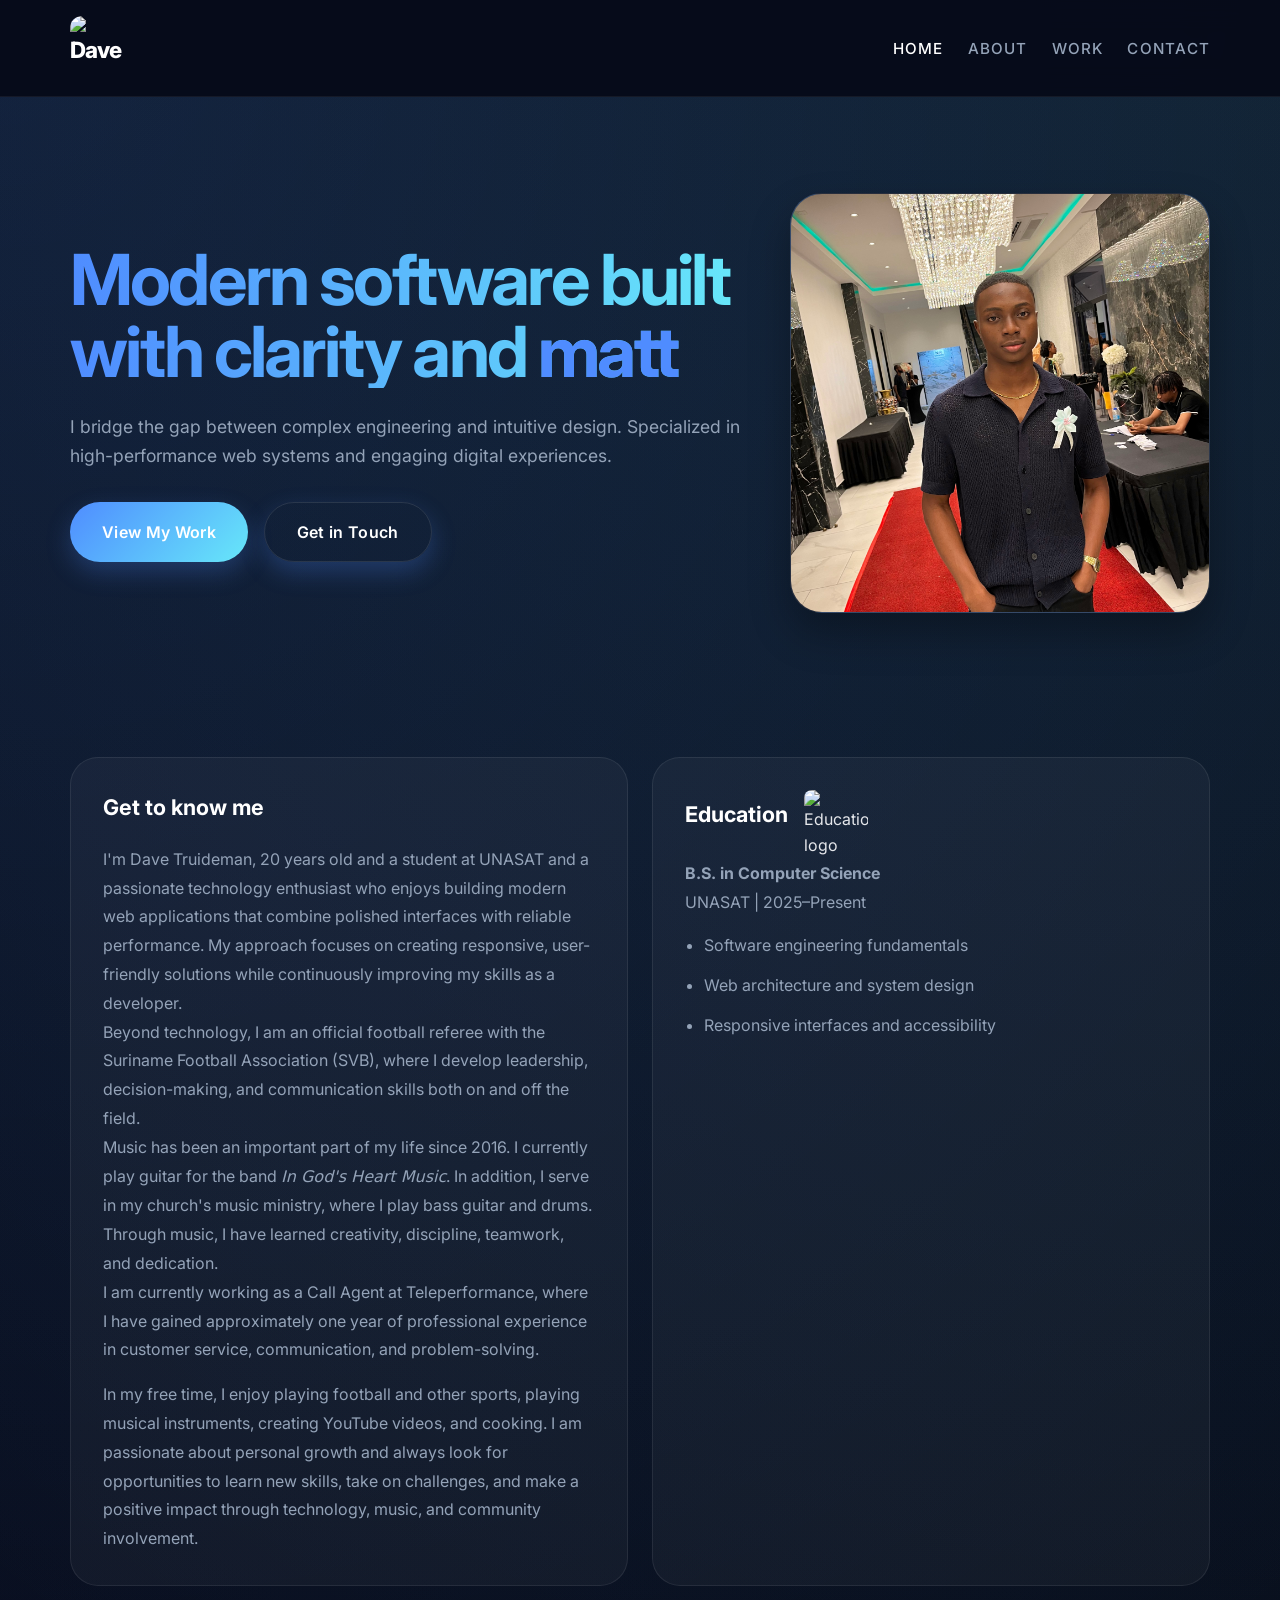
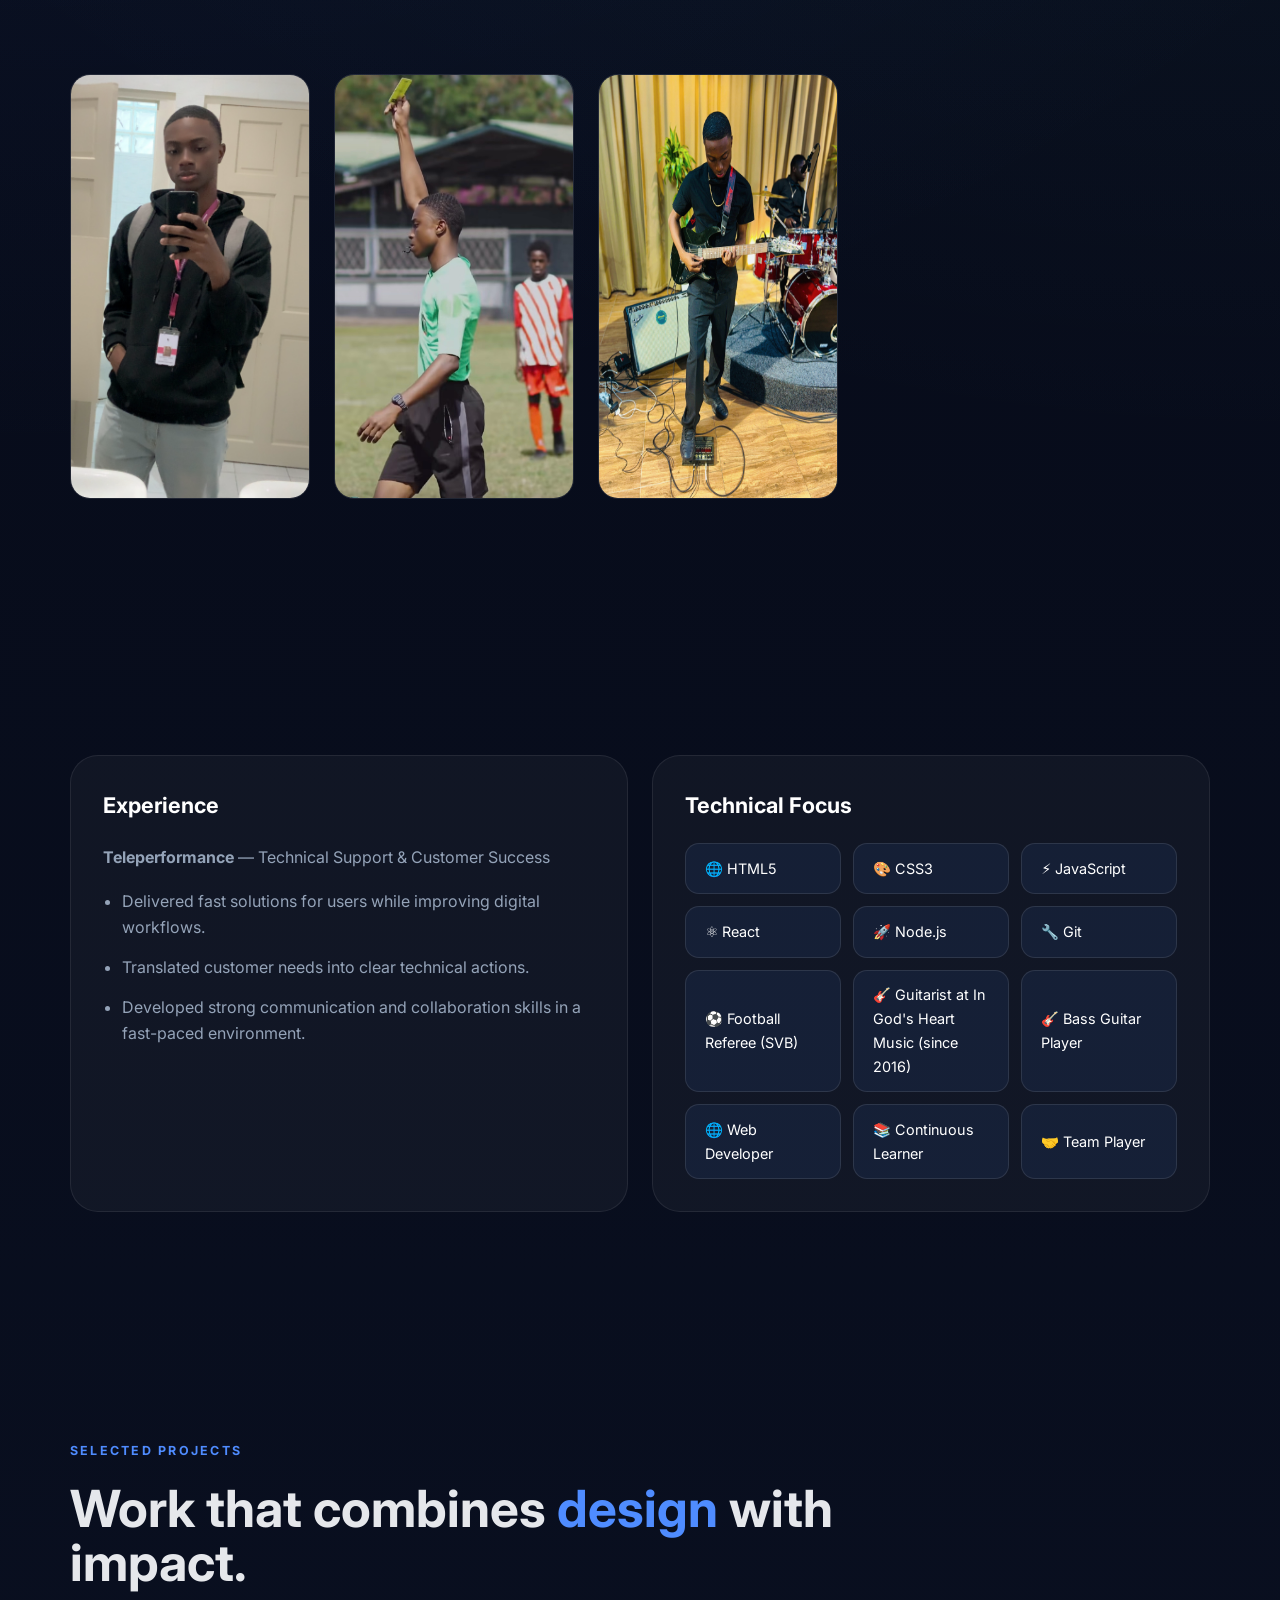
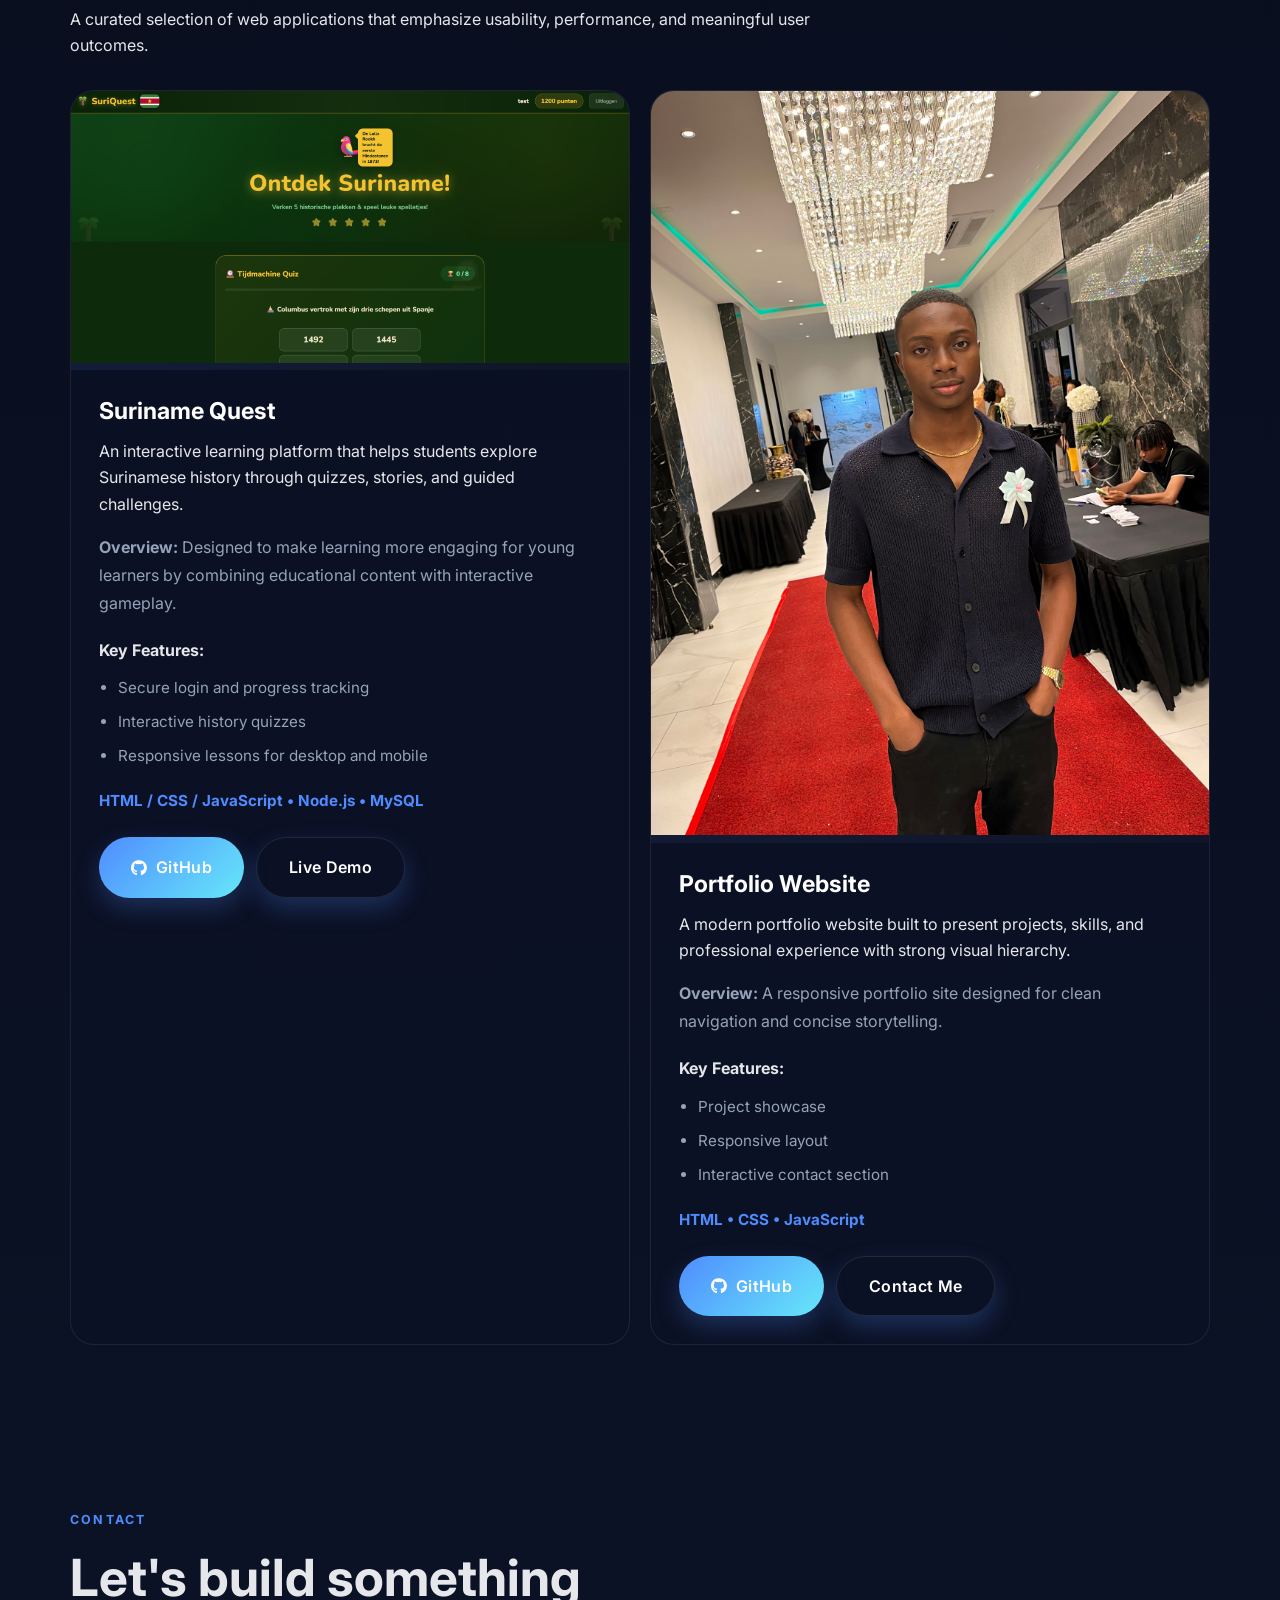
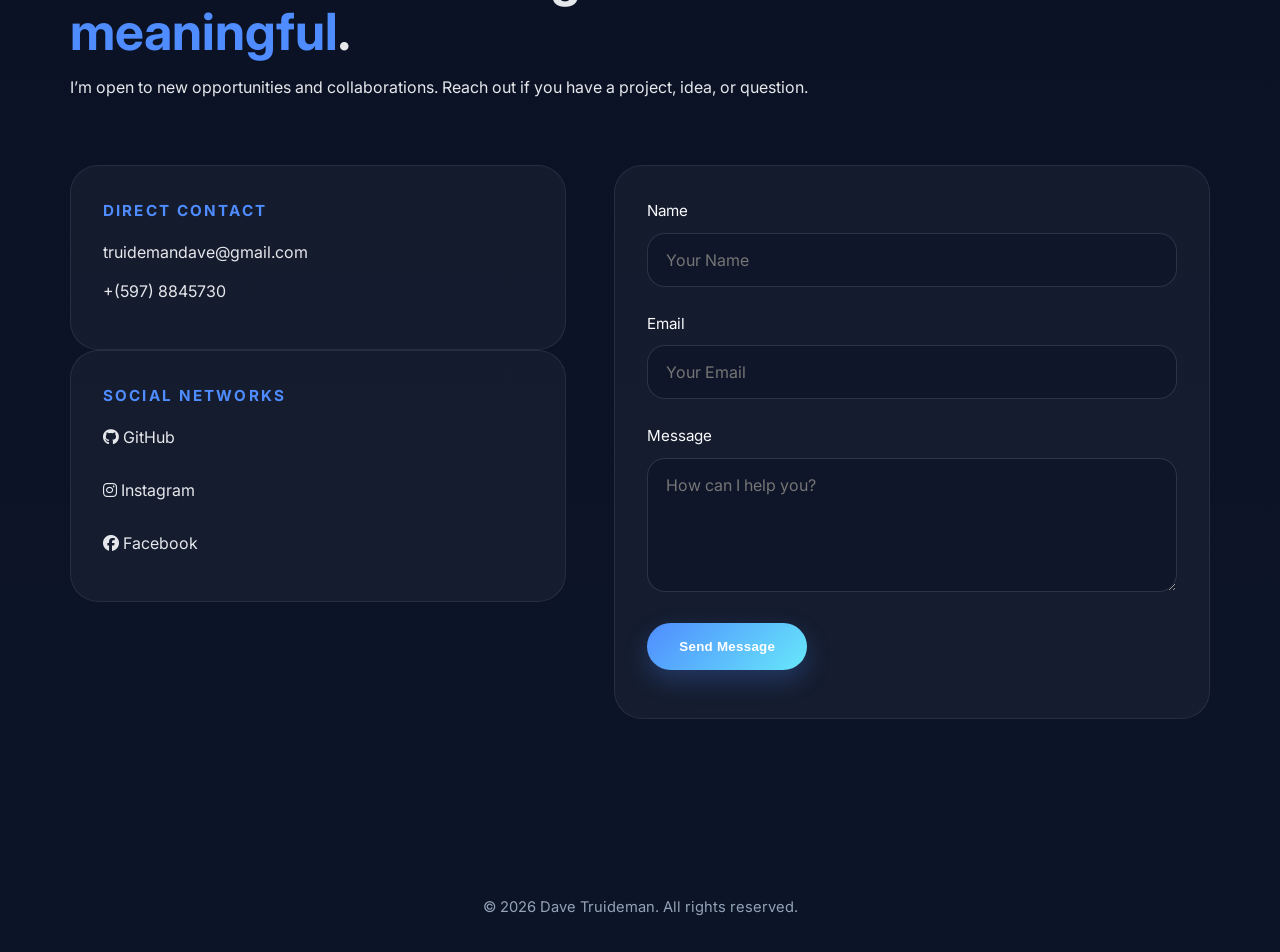
==== commit 9f8bc6ae: "Add portfolio photos and fix homepage image paths" ====
--- a/index.html
+++ b/index.html
@@ -70,9 +70,9 @@
                 </ul>
             </div>
             <div class="image-row">
-                <img src="C:/Users/User/Downloads/IMG_1241.JPG" alt="Dave Truideman portrait" class="full-visible-img">
-                <img src="C:/Users/User/Downloads/IMG_1293.jpg" alt="Dave Truideman at work" class="full-visible-img">
-                <img src="C:/Users/User/Downloads/45e84406-ded8-43eb-a992-92999ee95d78.JPG" alt="Dave Truideman personal photo" class="full-visible-img">
+                <img src="img/dave-portrait.jpg" alt="Dave Truideman portrait" class="full-visible-img">
+                <img src="img/dave-work.jpg" alt="Dave Truideman at work" class="full-visible-img">
+                <img src="img/dave-personal.jpg" alt="Dave Truideman personal photo" class="full-visible-img">
             </div>
         </section>
 
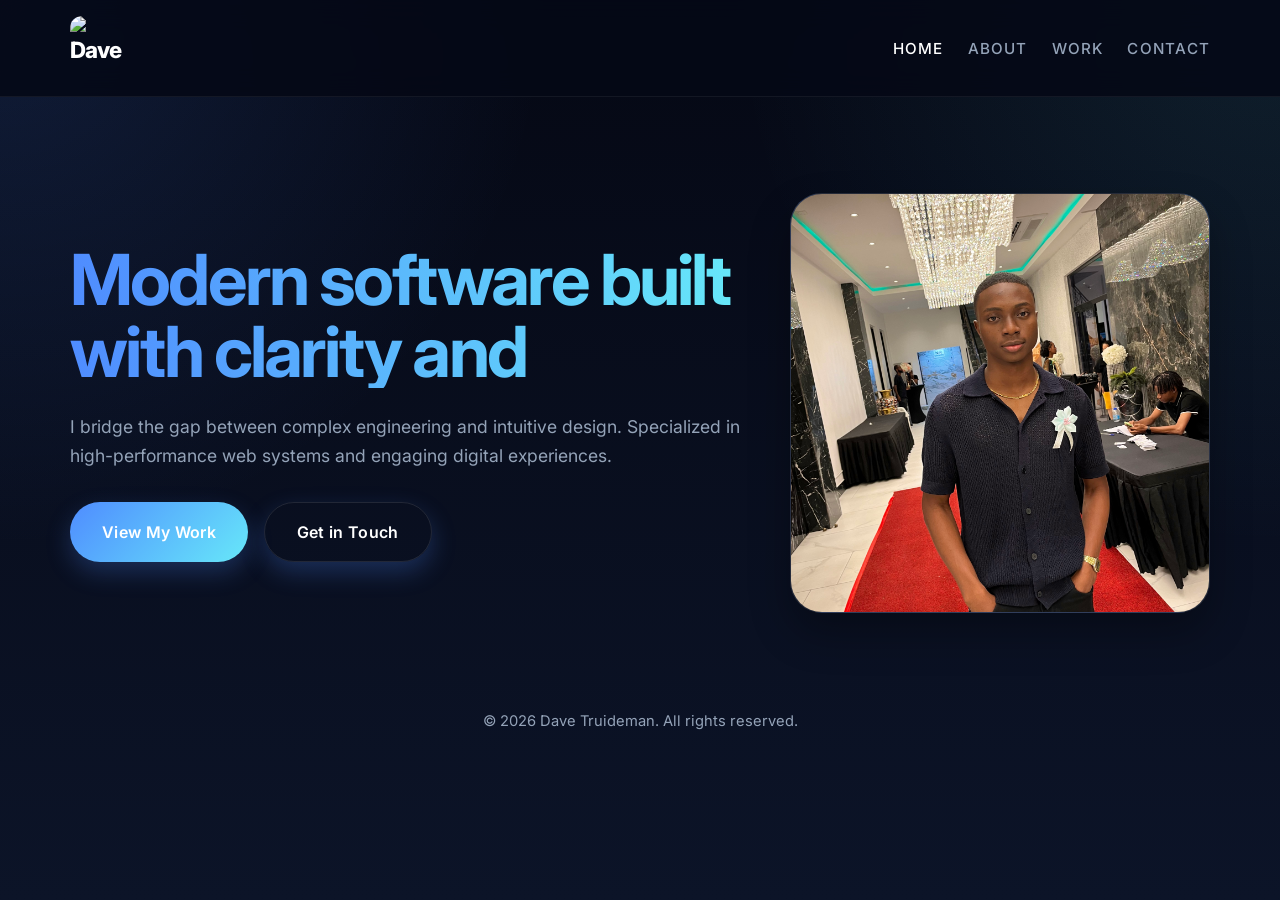
==== commit 8b4c2114: "Update portfolio content and layout" ====
--- a/index.html
+++ b/index.html
@@ -23,190 +23,29 @@
         <nav>
             <div class="logo"><img src="https://peopleincontrol.net/images/IMG_1360.png?1726752848000" alt="Dave logo" class="logo-img"></div>
             <ul>
-                <li><a href="#home" class="active">Home</a></li>
-                <li><a href="#about">About</a></li>
-                <li><a href="#work">Work</a></li>
-                <li><a href="#contact">Contact</a></li>
+                <li><a href="index.html" class="active">Home</a></li>
+                <li><a href="about.html">About</a></li>
+                <li><a href="work.html">Work</a></li>
+                <li><a href="contact.html">Contact</a></li>
             </ul>
         </nav>
     </header>
 
-    <main>
-        <section class="hero container reveal" id="home">
+    <main class="container">
+        <section class="hero reveal">
             <div class="hero-content">
-                
                 <h1>Modern software built with <span class="highlight">clarity</span> and <span class="typed-text"></span><span class="cursor">&nbsp;</span></h1>
                 <p class="intro">I bridge the gap between complex engineering and intuitive design. Specialized in high-performance web systems and engaging digital experiences.</p>
                 <div class="hero-buttons">
-                    <a href="#work" class="btn">View My Work</a>
-                    <a href="#contact" class="btn btn-outline">Get in Touch</a>
+                    <a href="work.html" class="btn">View My Work</a>
+                    <a href="contact.html" class="btn btn-outline">Get in Touch</a>
                 </div>
             </div>
             <div class="profile-pic">
                 <img src="img/portfolio-photo.jpeg" alt="Professional portrait of Dave Truideman">
             </div>
         </section>
-
-        <section class="summary container" id="about">
-            <div class="summary-item">
-                <h2>Get to know me</h2>
-                <p>I'm Dave Truideman, 20 years old and a student at UNASAT and a passionate technology enthusiast who enjoys building modern web applications that combine polished interfaces with reliable performance. My approach focuses on creating responsive, user-friendly solutions while continuously improving my skills as a developer.</p>
-                <p>Beyond technology, I am an official football referee with the Suriname Football Association (SVB), where I develop leadership, decision-making, and communication skills both on and off the field.</p>
-                <p>Music has been an important part of my life since 2016. I currently play guitar for the band <em>In God's Heart Music</em>. In addition, I serve in my church's music ministry, where I play bass guitar and drums. Through music, I have learned creativity, discipline, teamwork, and dedication.</p>
-                <p>I am currently working as a Call Agent at Teleperformance, where I have gained approximately one year of professional experience in customer service, communication, and problem-solving.</p>
-                <p class="spaced-text">In my free time, I enjoy playing football and other sports, playing musical instruments, creating YouTube videos, and cooking. I am passionate about personal growth and always look for opportunities to learn new skills, take on challenges, and make a positive impact through technology, music, and community involvement.</p>
-            </div>
-            <div class="summary-item">
-                <div class="education-header">
-                    <h2>Education</h2>
-                    <img src="https://peopleincontrol.net/images/IMG_1360.png?1726752848000" alt="Education logo" class="education-logo">
-                </div>
-                <p><strong>B.S. in Computer Science</strong></p>
-                <p>UNASAT | 2025–Present</p>
-                <ul>
-                    <li>Software engineering fundamentals</li>
-                    <li>Web architecture and system design</li>
-                    <li>Responsive interfaces and accessibility</li>
-                </ul>
-            </div>
-            <div class="image-row">
-                <img src="img/dave-portrait.jpg" alt="Dave Truideman portrait" class="full-visible-img">
-                <img src="img/dave-work.jpg" alt="Dave Truideman at work" class="full-visible-img">
-                <img src="img/dave-personal.jpg" alt="Dave Truideman personal photo" class="full-visible-img">
-            </div>
-        </section>
-
-        <section class="summary container reveal">
-            <div class="summary-item">
-                <h2>Experience</h2>
-                <p><strong>Teleperformance</strong> — Technical Support & Customer Success</p>
-                <ul>
-                    <li>Delivered fast solutions for users while improving digital workflows.</li>
-                    <li>Translated customer needs into clear technical actions.</li>
-                    <li>Developed strong communication and collaboration skills in a fast-paced environment.</li>
-                </ul>
-            </div>
-            <div class="summary-item">
-                <h2>Technical Focus</h2>
-                <div class="skills-grid">
-                    <span>🌐 HTML5</span>
-                    <span>🎨 CSS3</span>
-                    <span>⚡ JavaScript</span>
-                    <span>⚛️ React</span>
-                    <span>🚀 Node.js</span>
-                    <span>🔧 Git</span>
-                    <span>⚽ Football Referee (SVB)</span>
-                    <span>🎸 Guitarist at In God's Heart Music (since 2016)</span>
-                    <span>🎸 Bass Guitar Player</span>
-                    <span>🌐 Web Developer</span>
-                    <span>📚 Continuous Learner</span>
-                    <span>🤝 Team Player</span>
-                </div>
-            </div>
-        </section>
-
-        <section class="projects-section reveal container" id="work">
-            <div class="section-heading">
-                <p class="overline">Selected Projects</p>
-                <h2>Work that combines <span class="highlight">design</span> with impact.</h2>
-                <p class="intro">A curated selection of web applications that emphasize usability, performance, and meaningful user outcomes.</p>
-            </div>
-            <div class="projects-grid">
-                <div class="project-card">
-                    <div class="project-image">
-                        <img src="img/suriname-quest.png" alt="Suriname Quest screenshot">
-                    </div>
-                    <div class="project-info">
-                        <h3>Suriname Quest</h3>
-                        <p>An interactive learning platform that helps students explore Surinamese history through quizzes, stories, and guided challenges.</p>
-                        <p class="project-detail"><strong>Overview:</strong> Designed to make learning more engaging for young learners by combining educational content with interactive gameplay.</p>
-                        <div class="project-details">
-                            <strong>Key Features:</strong>
-                            <ul>
-                                <li>Secure login and progress tracking</li>
-                                <li>Interactive history quizzes</li>
-                                <li>Responsive lessons for desktop and mobile</li>
-                            </ul>
-                        </div>
-                        <p class="project-meta">HTML / CSS / JavaScript • Node.js • MySQL</p>
-                        <div class="project-links">
-                            <a href="https://github.com/surtec/suriname-quest" class="btn"><i class="fab fa-github"></i> GitHub</a>
-                            <a href="http://localhost:3001/" class="btn btn-outline">Live Demo</a>
-                        </div>
-                    </div>
-                </div>
-                <div class="project-card">
-                    <div class="project-image">
-                        <img src="img/portfolio-photo.jpeg" alt="Developer Portfolio Screenshot">
-                    </div>
-                    <div class="project-info">
-                        <h3>Portfolio Website</h3>
-                        <p>A modern portfolio website built to present projects, skills, and professional experience with strong visual hierarchy.</p>
-                        <p class="project-detail"><strong>Overview:</strong> A responsive portfolio site designed for clean navigation and concise storytelling.</p>
-                        <div class="project-details">
-                            <strong>Key Features:</strong>
-                            <ul>
-                                <li>Project showcase</li>
-                                <li>Responsive layout</li>
-                                <li>Interactive contact section</li>
-                            </ul>
-                        </div>
-                        <p class="project-meta">HTML • CSS • JavaScript</p>
-                        <div class="project-links">
-                            <a href="https://github.com/DaveGit-creator/portfolio" class="btn"><i class="fab fa-github"></i> GitHub</a>
-                            <a href="#contact" class="btn btn-outline">Contact Me</a>
-                        </div>
-                    </div>
-                </div>
-            </div>
-        </section>
-
-        <section class="contact-section reveal container" id="contact">
-            <div class="section-heading">
-                <p class="overline">Contact</p>
-                <h2>Let's build something <span class="highlight">meaningful</span>.</h2>
-                <p class="intro">I’m open to new opportunities and collaborations. Reach out if you have a project, idea, or question.</p>
-            </div>
-            <div class="contact-grid">
-                <div class="contact-details">
-                    <div class="contact-item">
-                        <h3>Direct Contact</h3>
-                        <p><a href="mailto:truidemandave@gmail.com">truidemandave@gmail.com</a></p>
-                        <p><a href="tel:+5978845730">+(597) 8845730</a></p>
-                    </div>
-                    <div class="contact-item">
-                        <h3>Social Networks</h3>
-                        <div class="social-links">
-                            <a href="https://github.com/DaveGit-creator" target="_blank"><i class="fab fa-github"></i> GitHub</a>
-                            <a href="https://instagram.com/_dave._28" target="_blank"><i class="fab fa-instagram"></i> Instagram</a>
-                            <a href="https://facebook.com/davetruideman" target="_blank"><i class="fab fa-facebook"></i> Facebook</a>
-                        </div>
-                    </div>
-                </div>
-
-                <div class="contact-form-wrapper">
-                    <form id="contactForm">
-                        <div class="form-group">
-                            <label for="name">Name</label>
-                            <input type="text" id="name" name="name" placeholder="Your Name" required>
-                        </div>
-                        <div class="form-group">
-                            <label for="email">Email</label>
-                            <input type="email" id="email" name="email" placeholder="Your Email" required>
-                        </div>
-                        <div class="form-group">
-                            <label for="message">Message</label>
-                            <textarea id="message" name="message" rows="5" placeholder="How can I help you?" required></textarea>
-                        </div>
-                        <button type="submit" class="btn">Send Message</button>
-                        <div id="formStatus" class="form-status"></div>
-                    </form>
-                </div>
-            </div>
-        </section>
     </main>
-
-    <button id="backToTop" class="back-to-top" aria-label="Back to top"><i class="fas fa-arrow-up"></i></button>
 
     <footer>
         <p>&copy; 2026 Dave Truideman. All rights reserved.</p>
--- a/css/main.css
+++ b/css/main.css
@@ -154,6 +154,21 @@
     padding: 6rem 0 4rem;
 }
 
+.about-portrait {
+    display: flex;
+    justify-content: center;
+    margin: 2rem 0;
+}
+
+.about-portrait img {
+    width: min(100%, 280px);
+    max-width: 100%;
+    border-radius: 28px;
+    border: 1px solid rgba(255, 255, 255, 0.12);
+    box-shadow: var(--card-shadow);
+    display: block;
+}
+
 .overline {
     display: inline-flex;
     text-transform: uppercase;
@@ -266,7 +281,8 @@
 /* Education header with logo */
 .education-header {
     display: flex;
-    align-items: center;
+    align-items: flex-start;
+    justify-content: space-between;
     gap: 1rem;
 }
 
@@ -302,15 +318,11 @@
 .image-row {
     grid-column: 1 / -1;
     display: flex;
+    flex-wrap: wrap;
     gap: 1.5rem;
     margin-top: 3rem;
-    overflow-x: auto;
     padding: 1rem 0 2rem;
-    scrollbar-width: none;
-}
-
-.image-row::-webkit-scrollbar {
-    display: none;
+    justify-content: center;
 }
 
 .full-visible-img {
